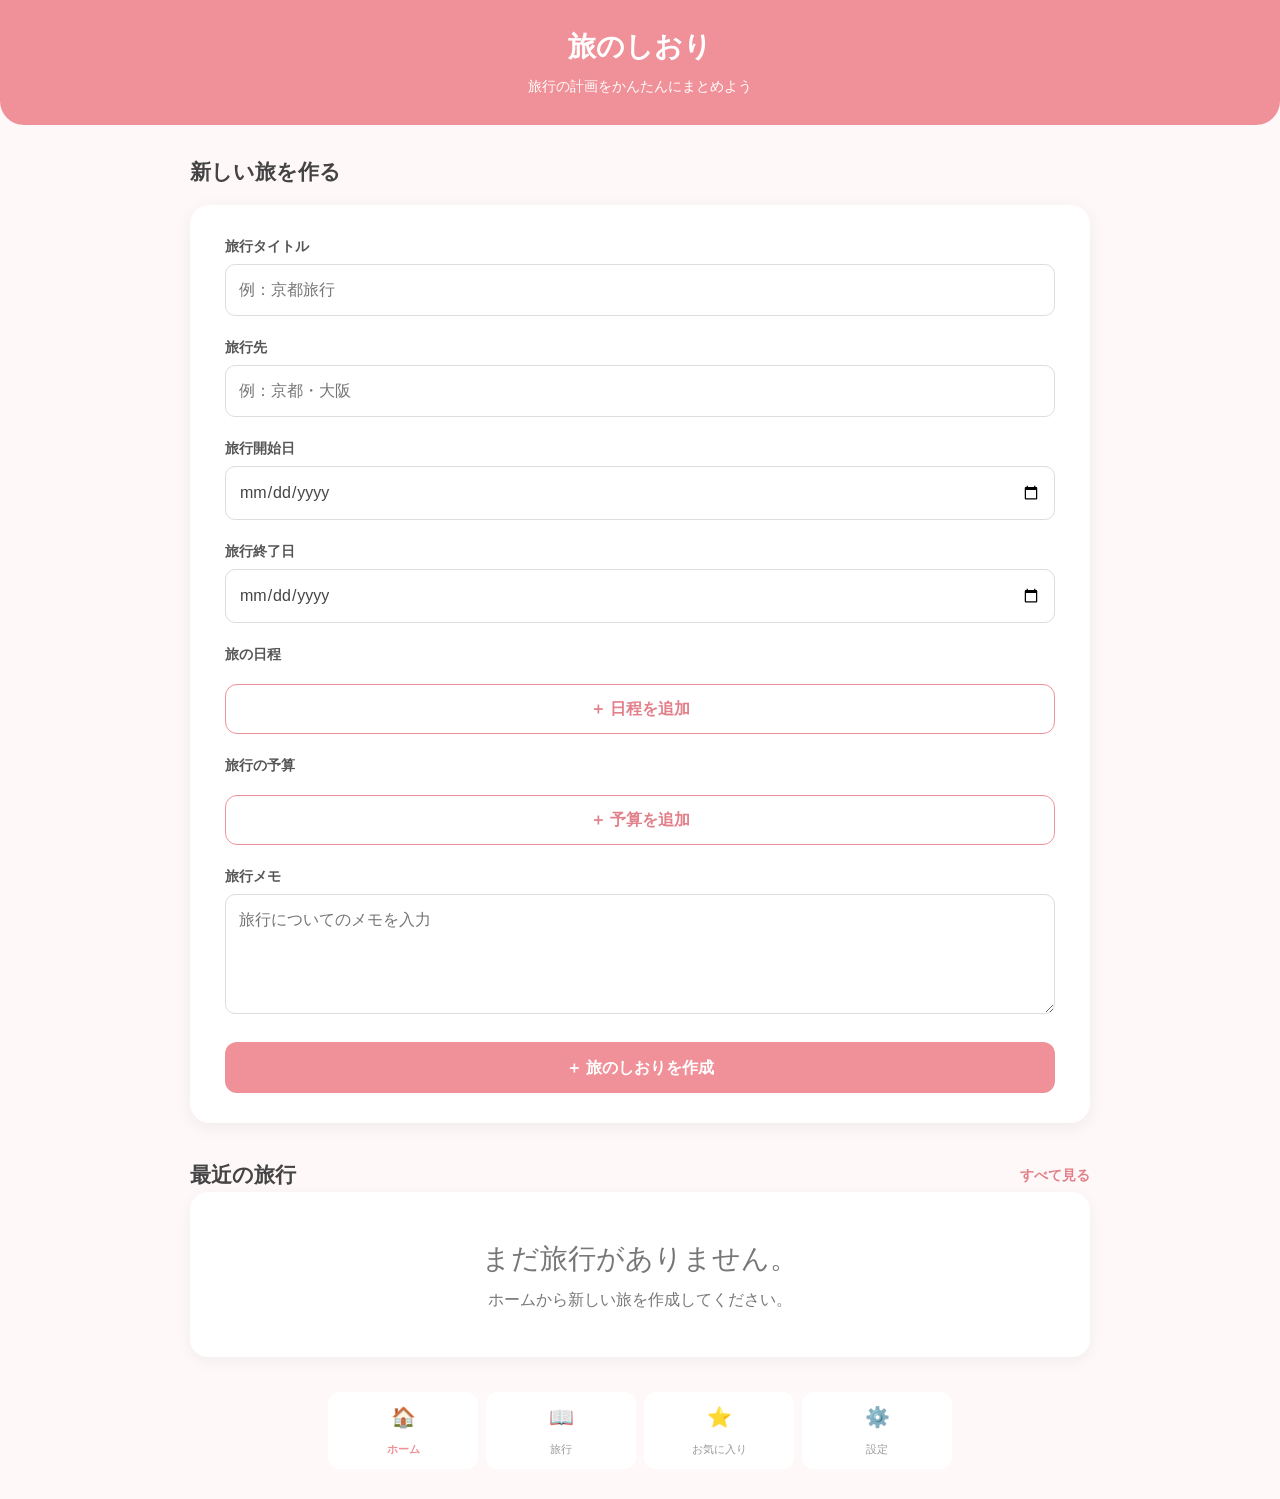
==== index.html @ 3a38526f "first commit" ====
<!DOCTYPE html>
<html lang="ja">

<head>
    <meta charset="UTF-8">
    <meta name="viewport" content="width=device-width, initial-scale=1.0">

    <title>旅のしおり｜ホーム</title>

    <link rel="stylesheet" href="style.css">
    <link rel="manifest" href="manifest.json">
</head>

<body>

    <!-- ヘッダー -->
    <header class="header">
        <h1>旅のしおり</h1>
        <p>旅行の計画をかんたんにまとめよう</p>
    </header>


    <main class="main">

        <!-- 新しい旅を作る -->
        <section class="create-section">

            <h2>新しい旅を作る</h2>

            <div class="form-card">

                <div class="form-group">
                    <label for="trip-title">旅行タイトル</label>
                    <input type="text" id="trip-title" placeholder="例：京都旅行">
                </div>

                <div class="form-group">
                    <label for="destination">旅行先</label>
                    <input type="text" id="destination" placeholder="例：京都・大阪">
                </div>

                <div class="form-group">
                    <label for="start-date">旅行開始日</label>
                    <input type="date" id="start-date">
                </div>

                <div class="form-group">
                    <label for="end-date">旅行終了日</label>
                    <input type="date" id="end-date">
                </div>

                <!-- 旅の日程 -->
                <div class="form-group"> <label>旅の日程</label>
                    <div id="schedule-list"> <!-- 日程をここに追加 --> </div> <button type="button" class="secondary-button"
                        id="add-schedule-button"> ＋ 日程を追加 </button>
                </div>

                <div class="form-group">
                    <label>旅行の予算</label>
                    <div id="budget-list">
                        <!-- 予算項目をここに追加 -->
                    </div>
                    <button type="button" class="secondary-button" id="add-budget-button">
                        ＋ 予算を追加
                    </button>
                </div>

                <div class="form-group">
                    <label for="trip-memo">旅行メモ</label>
                    <textarea id="trip-memo" placeholder="旅行についてのメモを入力"></textarea>
                </div>

                <button class="primary-button" id="create-trip-button">
                    ＋ 旅のしおりを作成
                </button>

            </div>

        </section>


        <!-- 最近の旅行 -->
        <section class="trip-section">

            <div class="section-title">
                <h2>最近の旅行</h2>

                <a href="travel.html" class="text-button">
                    すべて見る
                </a>
            </div>

            <div class="trip-list" id="home-trip-list">
                <!-- JavaScriptで旅行を表示 -->
            </div>

        </section>

    </main>


    <!-- 下部ナビゲーション -->
    <nav class="bottom-nav">

        <a href="index.html" class="nav-item active">
            <span>🏠</span>
            <small>ホーム</small>
        </a>

        <a href="travel.html" class="nav-item">
            <span>📖</span>
            <small>旅行</small>
        </a>

        <a href="favorite.html" class="nav-item">
            <span>⭐</span>
            <small>お気に入り</small>
        </a>

        <a href="setting.html" class="nav-item">
            <span>⚙️</span>
            <small>設定</small>
        </a>

    </nav>


    <!-- JavaScript -->
    <script src="script.js"></script>

    <script>
        /*
         * PWA
         * Service Workerを登録
         */
        if ("serviceWorker" in navigator) {

            window.addEventListener("load", function () {

                navigator.serviceWorker
                    .register("service-worker.js")
                    .then(function () {
                        console.log(
                            "Service Workerを登録しました。"
                        );
                    })
                    .catch(function (error) {
                        console.error(
                            "Service Workerの登録に失敗しました。",
                            error
                        );
                    });

            });

        }
    </script>

</body>

</html>
---- style.css ----
/* =========================================================
   旅のしおり
   共通CSS
   PC・スマートフォン対応
   ========================================================= */


/* =========================================================
   基本設定
   ========================================================= */

* {
    box-sizing: border-box;
}

html {
    scroll-behavior: smooth;
}

body {
    margin: 0;
    padding: 0 0 90px;

    background: #fff8f8;
    color: #444;

    font-family:
        -apple-system,
        BlinkMacSystemFont,
        "Hiragino Kaku Gothic ProN",
        "Yu Gothic",
        "Meiryo",
        sans-serif;

    line-height: 1.6;
}

button,
input,
textarea,
select {
    font: inherit;
}

button {
    cursor: pointer;
}


/* =========================================================
   ヘッダー
   ========================================================= */

.header {
    background: #f09199;
    color: white;

    text-align: center;

    padding: 25px 20px 28px;

    border-radius: 0 0 24px 24px;
}

.header h1 {
    margin: 0;

    font-size: 28px;
    font-weight: bold;
}

.header p {
    margin: 5px 0 0;

    font-size: 14px;
}


/* =========================================================
   メイン
   ========================================================= */

.main {
    width: min(900px, calc(100% - 40px));

    margin: 30px auto 0;
}


/* =========================================================
   セクション
   ========================================================= */

.create-section,
.trip-section,
.setting-section,
.share-section {
    margin-bottom: 35px;
}

.main h2 {
    margin: 0 0 16px;

    font-size: 21px;
}


/* =========================================================
   フォームカード
   ========================================================= */

.form-card {
    background: white;

    padding: 28px;

    border-radius: 20px;

    box-shadow:
        0 4px 18px rgba(0, 0, 0, 0.06);
}

.form-group {
    margin-bottom: 20px;
}

.form-group:last-child {
    margin-bottom: 0;
}

.form-group label {
    display: block;

    margin-bottom: 7px;

    color: #555;

    font-size: 14px;
    font-weight: bold;
}

.form-group input,
.form-group textarea,
.form-group select {
    width: 100%;

    padding: 12px 13px;

    border: 1px solid #ddd;
    border-radius: 10px;

    background: white;

    color: #444;

    outline: none;
}

.form-group input:focus,
.form-group textarea:focus,
.form-group select:focus {
    border-color: #f09199;

    box-shadow:
        0 0 0 3px rgba(240, 145, 153, 0.12);
}

.form-group textarea {
    min-height: 120px;

    resize: vertical;
}


/* =========================================================
   ボタン
   ========================================================= */

.primary-button {
    width: 100%;

    padding: 13px 18px;

    border: none;
    border-radius: 12px;

    background: #f09199;
    color: white;

    font-weight: bold;

    transition:
        opacity 0.2s,
        transform 0.1s;
}

.primary-button:hover {
    opacity: 0.85;
}

.primary-button:active {
    transform: scale(0.98);
}


.secondary-button {
    width: 100%;

    padding: 11px 18px;

    border: 1px solid #f09199;
    border-radius: 12px;

    background: white;
    color: #e27f89;

    font-weight: bold;
}

.secondary-button:hover {
    background: #fff0f2;
}


/* =========================================================
   セクションタイトル
   ========================================================= */

.section-title {
    display: flex;

    align-items: center;
    justify-content: space-between;

    gap: 20px;
}

.section-title h2 {
    margin: 0;
}

.text-button {
    color: #e27f89;

    font-size: 14px;
    font-weight: bold;

    text-decoration: none;

    white-space: nowrap;
}

.text-button:hover {
    text-decoration: underline;
}


/* =========================================================
   日程入力
   ========================================================= */

#schedule-list {
    display: flex;

    flex-direction: column;

    gap: 15px;

    margin-bottom: 12px;
}

.schedule-form {
    padding: 18px;

    background: #fff8f8;

    border: 1px solid #f4d5d8;

    border-radius: 14px;
}

.schedule-form .form-group {
    margin-bottom: 14px;
}

.schedule-delete-button {
    width: 100%;

    padding: 9px 12px;

    border: 1px solid #ddd;
    border-radius: 9px;

    background: white;
    color: #777;
}

.schedule-delete-button:hover {
    background: #f7f7f7;
}


/* =========================================================
   予算入力
   ========================================================= */

#budget-list {
    display: flex;
    flex-direction: column;
    gap: 12px;
    margin-bottom: 12px;
}

.budget-form {
    padding: 16px;
    background: #fff8f8;
    border: 1px solid #f4d5d8;
    border-radius: 14px;
}

.budget-input-row {
    display: flex;
    align-items: center;
    gap: 10px;
    width: 100%;
}

/* カテゴリ */
.budget-category {
    flex: 1;
    min-width: 0;
    height: 44px;
    padding: 10px 12px;

    border: 1px solid #ddd;
    border-radius: 9px;

    background: #fff;
    color: #444;
    font-size: 14px;
}

/* 金額 */
.budget-amount {
    flex: 1;
    min-width: 0;
    height: 44px;
    padding: 10px 12px;

    border: 1px solid #ddd;
    border-radius: 9px;

    background: #fff;
    color: #444;

    text-align: right;
    font-size: 14px;
}

.budget-input-row span {
    flex-shrink: 0;
    color: #666;
    font-size: 14px;
}

.budget-category:focus,
.budget-amount:focus {
    outline: none;
    border-color: #f09199;
    box-shadow: 0 0 0 2px rgba(240, 145, 153, 0.15);
}

.budget-delete-button {
    width: 100%;
    margin-top: 10px;
    padding: 9px;

    border: 1px solid #ddd;
    border-radius: 9px;

    background: #fff;
    color: #777;

    font-size: 13px;
    cursor: pointer;
}

.budget-delete-button:hover {
    background: #f7f7f7;
    border-color: #ccc;
}

/* =========================================================
   スマホ版
   ========================================================= */

@media (max-width: 600px) {

    .budget-form {
        padding: 12px;
    }

    .budget-input-row {
        gap: 8px;
    }

    .budget-category,
    .budget-amount {
        flex: 1;
        width: 0;
        height: 42px;
        padding: 9px 10px;
        font-size: 13px;
    }

    .budget-input-row span {
        font-size: 13px;
    }

    .budget-delete-button {
        padding: 8px;
        font-size: 12px;
    }
}

/* =========================================================
   旅行一覧
   ========================================================= */

.trip-list {
    display: grid;

    grid-template-columns:
        repeat(2, minmax(0, 1fr));

    gap: 18px;
}


/* =========================================================
   旅行カード
   ========================================================= */

.trip-card {
    background: white;

    padding: 20px;

    border-radius: 18px;

    box-shadow:
        0 4px 16px rgba(0, 0, 0, 0.06);
}

.trip-card-header {
    display: flex;

    align-items: flex-start;
    justify-content: space-between;

    gap: 12px;
}

.trip-card h3 {
    margin: 0;

    font-size: 19px;

    color: #444;
}

.trip-destination {
    margin: 3px 0 0;

    color: #777;

    font-size: 14px;
}

.trip-date {
    margin: 10px 0 0;

    color: #666;

    font-size: 14px;
}

.trip-schedule-count {
    margin: 6px 0 0;

    color: #e27f89;

    font-size: 13px;
}

.trip-memo {
    margin: 10px 0 0;

    padding: 10px;

    background: #fff8f8;

    border-radius: 9px;

    color: #666;

    font-size: 13px;
}


/* =========================================================
   お気に入り
   ========================================================= */

.favorite-button {
    flex-shrink: 0;

    width: 40px;
    height: 40px;

    padding: 0;

    border: none;
    border-radius: 50%;

    background: #fff0f2;

    color: #f09199;

    font-size: 22px;
}

.favorite-button:hover {
    background: #ffe2e5;
}


/* =========================================================
   旅行カードボタン
   ========================================================= */

.trip-card-buttons {
    display: flex;

    gap: 8px;

    margin-top: 15px;
}

.detail-button,
.share-button {
    flex: 1;

    min-height: 42px;

    padding: 10px 12px;

    border: none;
    border-radius: 10px;

    color: white;

    font-weight: bold;
}

.detail-button {
    background: #f09199;
}

.share-button {
    background: #e48b94;
}

.detail-button:hover,
.share-button:hover {
    opacity: 0.85;
}

.delete-button {
    width: 100%;

    margin-top: 10px;

    padding: 8px;

    border: none;

    background: transparent;

    color: #aaa;

    font-size: 13px;
}

.delete-button:hover {
    color: #d86f79;
}


/* =========================================================
   データがない場合
   ========================================================= */

.empty-message {
    grid-column: 1 / -1;

    padding: 40px 20px;

    background: white;

    border-radius: 18px;

    text-align: center;

    color: #777;

    box-shadow:
        0 4px 15px rgba(0, 0, 0, 0.05);
}

.empty-message p {
    margin: 5px 0;
}

.empty-message p:first-child {
    font-size: 28px;
}


/* =========================================================
   設定
   ========================================================= */

.setting-section {
    background: white;

    padding: 25px;

    border-radius: 18px;

    box-shadow:
        0 4px 15px rgba(0, 0, 0, 0.06);
}

.setting-section h2 {
    margin: 0 0 15px;

    font-size: 19px;
}

.setting-section p {
    color: #666;

    font-size: 14px;
}

.setting-danger-button {
    width: 100%;

    padding: 12px;

    border: 1px solid #e27f89;
    border-radius: 10px;

    background: white;
    color: #d86f79;

    font-weight: bold;
}

.setting-danger-button:hover {
    background: #fff0f2;
}


/* =========================================================
   共有URLダイアログ
   ========================================================= */

.share-dialog {
    position: fixed;

    inset: 0;

    z-index: 9999;
}

.share-dialog-overlay {
    position: absolute;

    inset: 0;

    background: rgba(0, 0, 0, 0.45);
}

.share-dialog-content {
    position: relative;

    width: min(500px, calc(100% - 40px));

    margin: 100px auto 0;

    padding: 25px;

    background: white;

    border-radius: 18px;

    box-shadow:
        0 8px 30px rgba(0, 0, 0, 0.2);
}

.share-dialog-content h2 {
    margin: 0 0 10px;

    font-size: 20px;
}

.share-dialog-content p {
    margin: 0;

    color: #666;

    font-size: 14px;
}

#share-url-text {
    width: 100%;

    min-height: 100px;

    margin-top: 15px;

    padding: 12px;

    border: 1px solid #ddd;
    border-radius: 10px;

    background: #fff8f8;

    resize: none;

    font-size: 12px;
    line-height: 1.5;
}

.share-dialog-buttons {
    display: flex;

    gap: 10px;

    margin-top: 15px;
}

.share-dialog-buttons button {
    flex: 1;
}


/* =========================================================
   共有ページ
   ========================================================= */

.share-main {
    width: min(800px, calc(100% - 40px));

    margin: 30px auto 0;
}

.share-trip-card {
    background: white;

    padding: 28px;

    border-radius: 20px;

    box-shadow:
        0 4px 18px rgba(0, 0, 0, 0.06);
}

.share-trip-icon {
    font-size: 32px;
}

.share-trip-card h2 {
    margin: 5px 0 0;

    font-size: 25px;
}

.share-destination {
    margin: 4px 0 0;

    color: #777;
}

.share-date {
    margin: 10px 0 0;

    color: #666;

    font-size: 14px;
}

.share-section {
    margin-top: 22px;
}

.share-section h3 {
    margin: 0 0 10px;

    font-size: 18px;
}

.share-card {
    padding: 18px;

    background: white;

    border-radius: 15px;

    box-shadow:
        0 3px 12px rgba(0, 0, 0, 0.05);
}

.share-plan-list {
    display: flex;

    flex-direction: column;

    gap: 10px;
}

.share-plan {
    display: flex;

    gap: 15px;

    padding: 13px;

    background: #fff8f8;

    border-radius: 12px;
}

.share-plan-time {
    flex-shrink: 0;

    width: 60px;

    color: #e27f89;

    font-weight: bold;
}

.share-plan-content {
    flex: 1;
}

.share-plan-content strong {
    display: block;

    margin-bottom: 3px;
}

.share-plan-content p {
    margin: 2px 0;

    color: #666;

    font-size: 13px;
}

.share-budget-list {
    display: flex;

    flex-direction: column;

    gap: 8px;
}

.share-budget {
    display: flex;

    justify-content: space-between;

    gap: 10px;

    padding: 10px 12px;

    background: #fff8f8;

    border-radius: 9px;
}

.share-total {
    display: flex;

    justify-content: space-between;

    margin-top: 12px;

    padding-top: 12px;

    border-top: 1px solid #eee;
}

.share-total strong {
    color: #e27f89;

    font-size: 18px;
}

.share-info {
    padding: 13px;

    background: #fff8f8;

    border-radius: 10px;

    color: #777;

    font-size: 13px;
}

.share-message {
    padding: 20px;

    text-align: center;

    color: #777;
}

.error-message {
    padding: 40px 20px;

    text-align: center;
}

.error-message h2 {
    margin-bottom: 8px;
}

.error-message p {
    color: #777;
}

.share-footer {
    margin: 30px 0;

    text-align: center;

    color: #999;

    font-size: 12px;
}


/* =========================================================
   下部ナビゲーション
   ========================================================= */

.bottom-nav {
    position: fixed;

    left: 0;
    right: 0;
    bottom: 0;

    z-index: 1000;

    display: flex;

    justify-content: center;

    background: white;

    border-top: 1px solid #eee;

    box-shadow:
        0 -3px 12px rgba(0, 0, 0, 0.06);
}

.nav-item {
    width: 25%;

    max-width: 150px;

    padding: 9px 5px 8px;

    color: #999;

    text-align: center;

    text-decoration: none;
}

.nav-item span {
    display: block;

    margin-bottom: 2px;

    font-size: 20px;
}

.nav-item small {
    font-size: 11px;
}

.nav-item.active {
    color: #f09199;

    font-weight: bold;
}


/* =========================================================
   スマートフォン版
   600px以下
   ========================================================= */

@media (max-width: 600px) {

    body {
        padding-bottom: 75px;
    }


    /* ヘッダー */

    .header {
        padding: 20px 15px 23px;

        border-radius: 0 0 20px 20px;
    }

    .header h1 {
        font-size: 24px;
    }

    .header p {
        font-size: 13px;
    }


    /* メイン */

    .main {
        width: calc(100% - 24px);

        margin-top: 20px;
    }


    .main h2 {
        font-size: 19px;
    }


    /* フォーム */

    .form-card {
        padding: 17px;
    }

    .form-group {
        margin-bottom: 17px;
    }


    /* 日程 */

    .schedule-form {
        padding: 14px;
    }


    /* 予算 */

    .budget-form {
        padding: 14px;
    }

    .budget-input-row {
        display: grid;

        grid-template-columns: 1fr auto;

        gap: 8px;
    }

    .budget-category {
        grid-column: 1 / 3;

        width: 100%;
    }

    .budget-amount {
        width: 100%;
    }


    /* 最近の旅行 */

    .section-title {
        align-items: flex-end;
    }

    .section-title h2 {
        font-size: 19px;
    }

    .text-button {
        font-size: 13px;
    }


    /* 旅行カード */

    .trip-list {
        display: flex;

        flex-direction: column;

        gap: 14px;
    }

    .trip-card {
        padding: 16px;
    }

    .trip-card h3 {
        font-size: 18px;
    }


    /* カードボタン */

    .trip-card-buttons {
        flex-direction: column;

        gap: 8px;
    }

    .detail-button,
    .share-button {
        width: 100%;
    }


    /* 共有ダイアログ */

    .share-dialog-content {
        width: calc(100% - 24px);

        margin: 60px auto 0;

        padding: 20px;
    }

    .share-dialog-buttons {
        flex-direction: column;
    }

    .share-dialog-buttons button {
        width: 100%;
    }


    /* 共有ページ */

    .share-main {
        width: calc(100% - 24px);

        margin-top: 20px;
    }

    .share-trip-card {
        padding: 20px;
    }

    .share-trip-card h2 {
        font-size: 22px;
    }

    .share-plan {
        gap: 10px;
    }

    .share-plan-time {
        width: 50px;
    }


    /* 下部ナビ */

    .nav-item {
        padding: 8px 3px 7px;
    }

    .nav-item span {
        font-size: 19px;
    }

    .nav-item small {
        font-size: 10px;
    }

}


/* =========================================================
   タブレット・小型PC
   601px～900px
   ========================================================= */

@media (min-width: 601px) and (max-width: 900px) {

    .main {
        width: calc(100% - 40px);
    }

    .trip-list {
        grid-template-columns:
            repeat(2, minmax(0, 1fr));
    }

}


/* =========================================================
   PC版
   901px以上
   ========================================================= */

@media (min-width: 901px) {

    body {
        padding-bottom: 30px;
    }


    .main {
        width: 900px;
    }


    /*
     * 新しい旅を作るフォームは
     * PCでも横に広がりすぎないようにする
     */

    .form-card {
        padding: 30px 35px;
    }


    /*
     * 旅行一覧を2列にする
     */

    .trip-list {
        grid-template-columns:
            repeat(2, minmax(0, 1fr));
    }


    /*
     * 下部ナビをPCではページ下部に固定しない
     */

    .bottom-nav {
        position: static;

        max-width: 900px;

        margin: 30px auto 0;

        border-top: none;

        box-shadow: none;

        background: transparent;
    }

    .nav-item {
        background: white;

        margin: 0 4px;

        border-radius: 12px;
    }

}
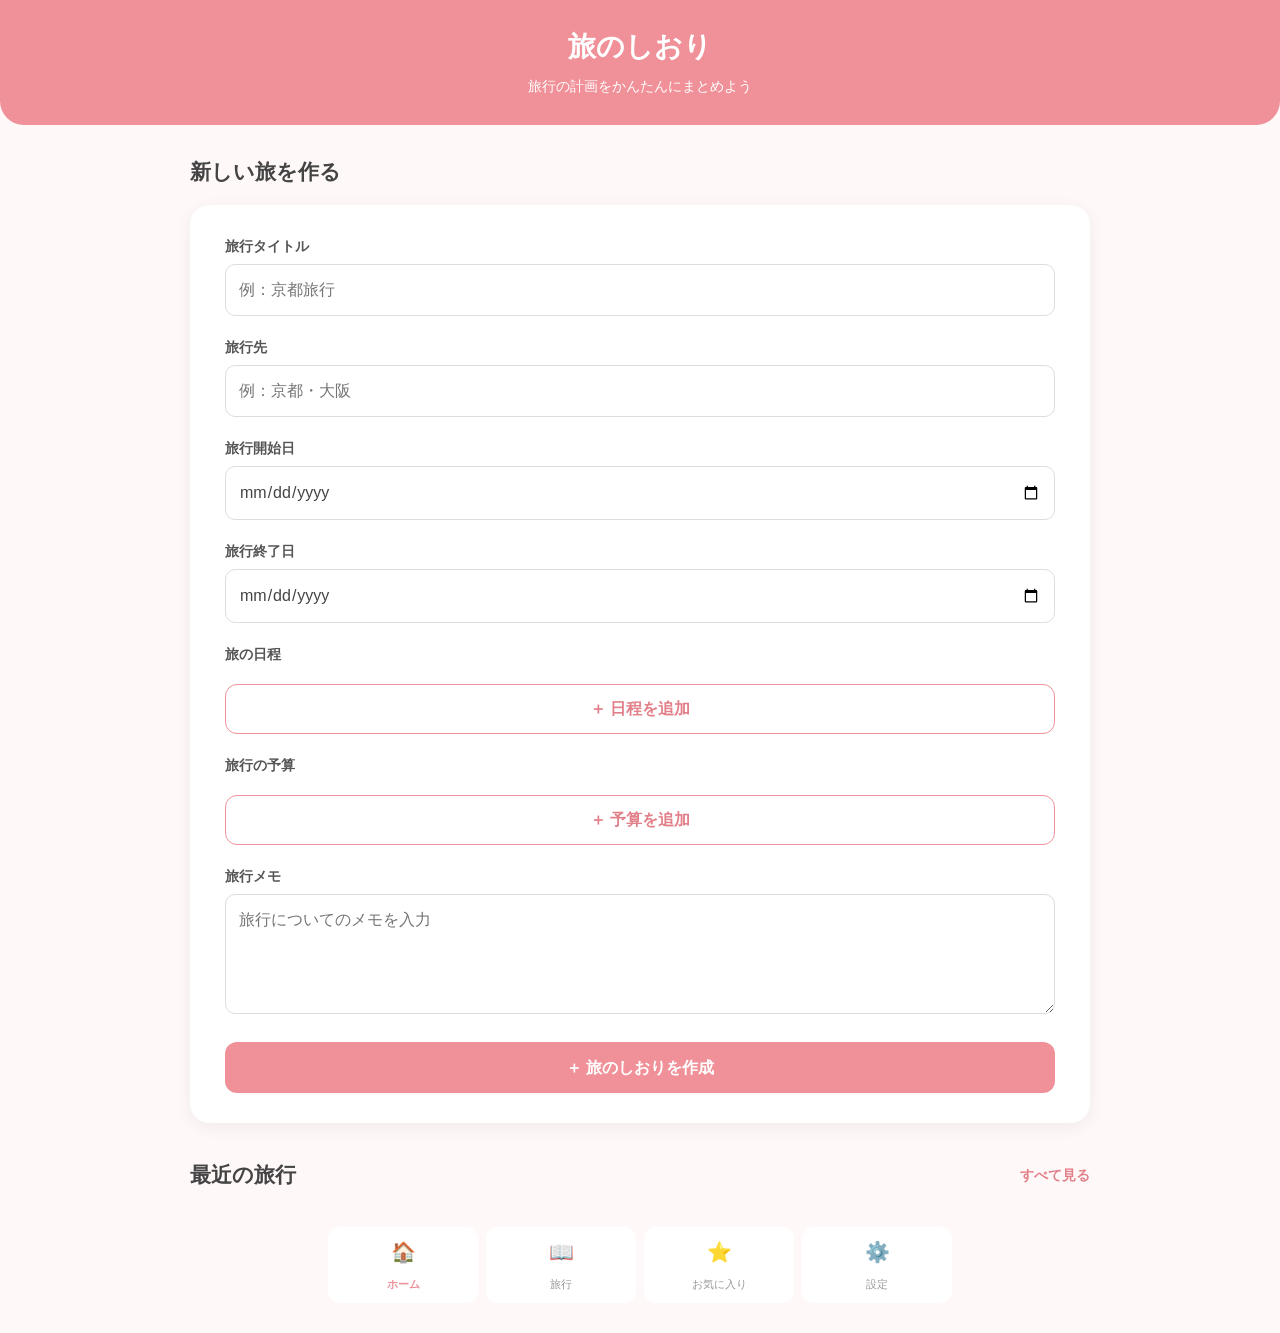
==== commit 8ff13be6: "編集ボタン追加" ====
--- a/index.html
+++ b/index.html
@@ -18,7 +18,6 @@
         <h1>旅のしおり</h1>
         <p>旅行の計画をかんたんにまとめよう</p>
     </header>
-
 
     <main class="main">
 
@@ -78,7 +77,6 @@
 
         </section>
 
-
         <!-- 最近の旅行 -->
         <section class="trip-section">
 
@@ -97,7 +95,6 @@
         </section>
 
     </main>
-
 
     <!-- 下部ナビゲーション -->
     <nav class="bottom-nav">
@@ -123,7 +120,6 @@
         </a>
 
     </nav>
-
 
     <!-- JavaScript -->
     <script src="script.js"></script>
--- a/style.css
+++ b/style.css
@@ -3,7 +3,6 @@
    共通CSS
    PC・スマートフォン対応
    ========================================================= */
-
 
 /* =========================================================
    基本設定
@@ -46,7 +45,6 @@
     cursor: pointer;
 }
 
-
 /* =========================================================
    ヘッダー
    ========================================================= */
@@ -75,7 +73,6 @@
     font-size: 14px;
 }
 
-
 /* =========================================================
    メイン
    ========================================================= */
@@ -85,7 +82,6 @@
 
     margin: 30px auto 0;
 }
-
 
 /* =========================================================
    セクション
@@ -104,7 +100,6 @@
     font-size: 21px;
 }
 
-
 /* =========================================================
    フォームカード
    ========================================================= */
@@ -171,7 +166,6 @@
     resize: vertical;
 }
 
-
 /* =========================================================
    ボタン
    ========================================================= */
@@ -202,7 +196,6 @@
     transform: scale(0.98);
 }
 
-
 .secondary-button {
     width: 100%;
 
@@ -221,7 +214,6 @@
     background: #fff0f2;
 }
 
-
 /* =========================================================
    セクションタイトル
    ========================================================= */
@@ -254,7 +246,6 @@
     text-decoration: underline;
 }
 
-
 /* =========================================================
    日程入力
    ========================================================= */
@@ -298,7 +289,6 @@
 .schedule-delete-button:hover {
     background: #f7f7f7;
 }
-
 
 /* =========================================================
    予算入力
@@ -423,6 +413,100 @@
     }
 }
 
+@media (max-width: 600px) {
+
+    /* 日程入力全体 */
+    .schedule-form {
+        padding: 12px;
+    }
+
+    /* 時間・種類などの入力 */
+    .schedule-input-row {
+        display: flex;
+        align-items: center;
+        gap: 6px;
+        width: 100%;
+    }
+
+    /* 時間 */
+    .schedule-time {
+        flex: 0 0 90px;
+        width: 90px;
+        min-width: 0;
+        padding: 9px 6px;
+        font-size: 13px;
+    }
+
+    /* 種類 */
+    .schedule-type {
+        flex: 1;
+        min-width: 0;
+        padding: 9px 6px;
+        font-size: 13px;
+    }
+
+    /* 場所 */
+    .schedule-location {
+        width: 100%;
+        padding: 9px 10px;
+        font-size: 13px;
+    }
+
+    /* メモ */
+    .schedule-memo {
+        width: 100%;
+        padding: 9px 10px;
+        font-size: 13px;
+    }
+
+    /* -----------------------------------------------------
+       削除・キャンセル・設定ボタン
+       ----------------------------------------------------- */
+
+    .schedule-button-row {
+        display: flex;
+        align-items: center;
+        gap: 6px;
+        width: 100%;
+        margin-top: 10px;
+    }
+
+    .schedule-button-row button {
+        flex: 1;
+        min-width: 0;
+        padding: 9px 4px;
+        font-size: 12px;
+        white-space: nowrap;
+    }
+
+    /* 削除ボタン */
+    .schedule-delete-button {
+        flex: 1;
+        min-width: 0;
+        padding: 9px 4px;
+        font-size: 12px;
+        white-space: nowrap;
+    }
+
+    /* キャンセルボタン */
+    .schedule-cancel-button {
+        flex: 1;
+        min-width: 0;
+        padding: 9px 4px;
+        font-size: 12px;
+        white-space: nowrap;
+    }
+
+    /* 設定ボタン */
+    .schedule-setting-button {
+        flex: 1;
+        min-width: 0;
+        padding: 9px 4px;
+        font-size: 12px;
+        white-space: nowrap;
+    }
+}
+
 /* =========================================================
    旅行一覧
    ========================================================= */
@@ -436,7 +520,6 @@
     gap: 18px;
 }
 
-
 /* =========================================================
    旅行カード
    ========================================================= */
@@ -507,7 +590,6 @@
     font-size: 13px;
 }
 
-
 /* =========================================================
    お気に入り
    ========================================================= */
@@ -533,7 +615,6 @@
 .favorite-button:hover {
     background: #ffe2e5;
 }
-
 
 /* =========================================================
    旅行カードボタン
@@ -596,7 +677,6 @@
     color: #d86f79;
 }
 
-
 /* =========================================================
    データがない場合
    ========================================================= */
@@ -626,7 +706,6 @@
     font-size: 28px;
 }
 
-
 /* =========================================================
    設定
    ========================================================= */
@@ -672,7 +751,6 @@
     background: #fff0f2;
 }
 
-
 /* =========================================================
    共有URLダイアログ
    ========================================================= */
@@ -756,7 +834,6 @@
     flex: 1;
 }
 
-
 /* =========================================================
    共有ページ
    ========================================================= */
@@ -954,7 +1031,6 @@
 
     font-size: 12px;
 }
-
 
 /* =========================================================
    下部ナビゲーション
@@ -1013,7 +1089,6 @@
     font-weight: bold;
 }
 
-
 /* =========================================================
    スマートフォン版
    600px以下
@@ -1025,9 +1100,7 @@
         padding-bottom: 75px;
     }
 
-
     /* ヘッダー */
-
     .header {
         padding: 20px 15px 23px;
 
@@ -1042,23 +1115,18 @@
         font-size: 13px;
     }
 
-
     /* メイン */
-
     .main {
         width: calc(100% - 24px);
 
         margin-top: 20px;
     }
 
-
     .main h2 {
         font-size: 19px;
     }
 
-
     /* フォーム */
-
     .form-card {
         padding: 17px;
     }
@@ -1067,16 +1135,12 @@
         margin-bottom: 17px;
     }
 
-
     /* 日程 */
-
     .schedule-form {
         padding: 14px;
     }
 
-
     /* 予算 */
-
     .budget-form {
         padding: 14px;
     }
@@ -1099,9 +1163,7 @@
         width: 100%;
     }
 
-
     /* 最近の旅行 */
-
     .section-title {
         align-items: flex-end;
     }
@@ -1114,9 +1176,7 @@
         font-size: 13px;
     }
 
-
     /* 旅行カード */
-
     .trip-list {
         display: flex;
 
@@ -1135,7 +1195,6 @@
 
 
     /* カードボタン */
-
     .trip-card-buttons {
         flex-direction: column;
 
@@ -1147,9 +1206,7 @@
         width: 100%;
     }
 
-
     /* 共有ダイアログ */
-
     .share-dialog-content {
         width: calc(100% - 24px);
 
@@ -1166,9 +1223,7 @@
         width: 100%;
     }
 
-
     /* 共有ページ */
-
     .share-main {
         width: calc(100% - 24px);
 
@@ -1191,9 +1246,7 @@
         width: 50px;
     }
 
-
     /* 下部ナビ */
-
     .nav-item {
         padding: 8px 3px 7px;
     }
@@ -1207,7 +1260,6 @@
     }
 
 }
-
 
 /* =========================================================
    タブレット・小型PC
@@ -1227,7 +1279,6 @@
 
 }
 
-
 /* =========================================================
    PC版
    901px以上
@@ -1239,11 +1290,9 @@
         padding-bottom: 30px;
     }
 
-
     .main {
         width: 900px;
     }
-
 
     /*
      * 新しい旅を作るフォームは
@@ -1254,7 +1303,6 @@
         padding: 30px 35px;
     }
 
-
     /*
      * 旅行一覧を2列にする
      */
@@ -1264,7 +1312,6 @@
             repeat(2, minmax(0, 1fr));
     }
 
-
     /*
      * 下部ナビをPCではページ下部に固定しない
      */
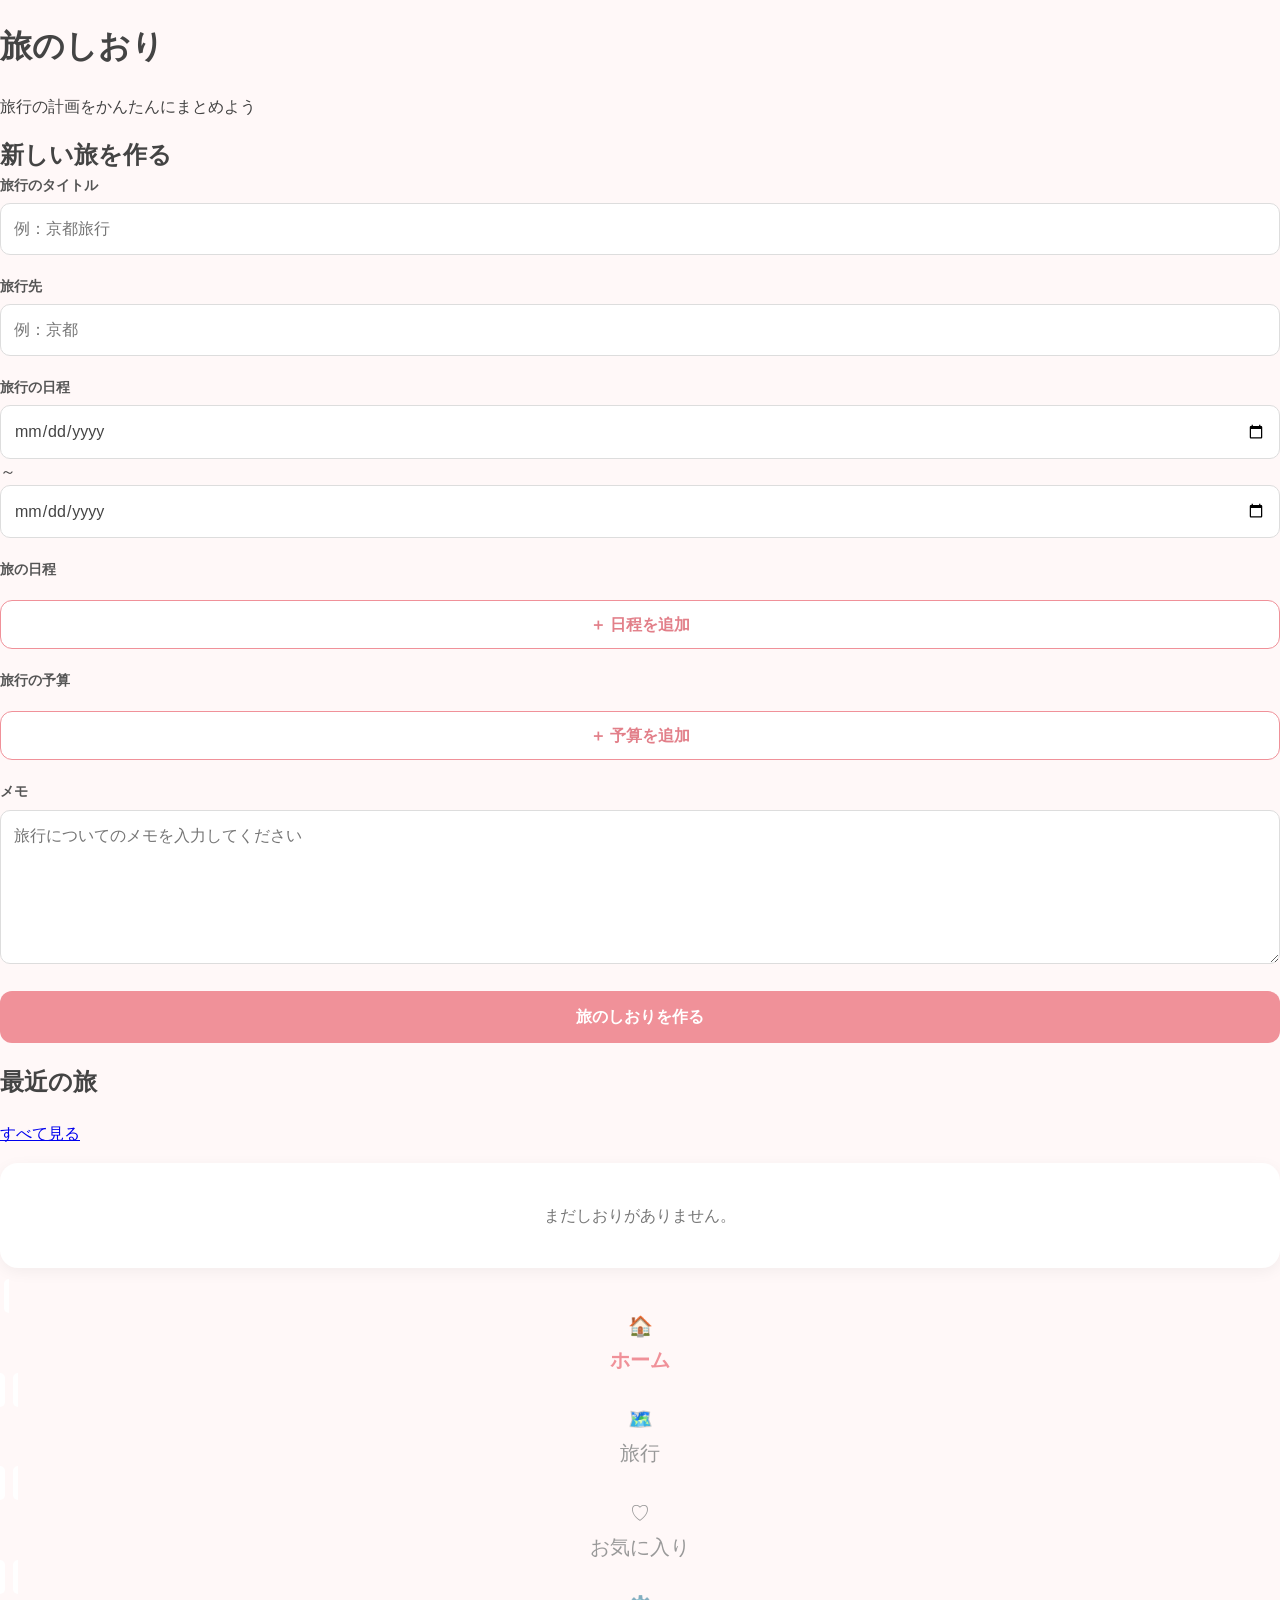
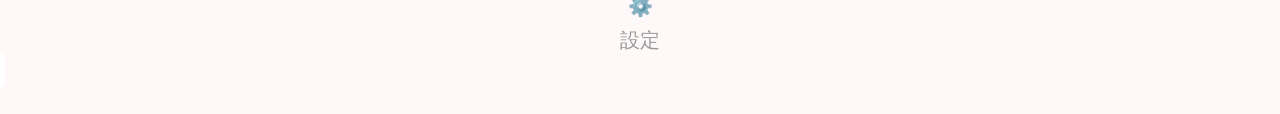
==== commit 980f7acd: "html修正" ====
--- a/index.html
+++ b/index.html
@@ -2,155 +2,262 @@
 <html lang="ja">
 
 <head>
+
     <meta charset="UTF-8">
+
     <meta name="viewport" content="width=device-width, initial-scale=1.0">
 
-    <title>旅のしおり｜ホーム</title>
+    <meta name="theme-color" content="#f09199">
+
+    <meta name="description" content="旅行の計画や予定をまとめられる旅のしおりアプリ">
+
+    <title>旅のしおり</title>
+
+    <link rel="manifest" href="manifest.json">
 
     <link rel="stylesheet" href="style.css">
-    <link rel="manifest" href="manifest.json">
+
 </head>
 
+
 <body>
 
-    <!-- ヘッダー -->
-    <header class="header">
+    <!-- =========================================
+         ヘッダー
+         ========================================= -->
+
+    <header class="app-header">
+
         <h1>旅のしおり</h1>
-        <p>旅行の計画をかんたんにまとめよう</p>
+
+        <p>
+            旅行の計画をかんたんにまとめよう
+        </p>
+
     </header>
 
-    <main class="main">
-
-        <!-- 新しい旅を作る -->
-        <section class="create-section">
-
-            <h2>新しい旅を作る</h2>
-
-            <div class="form-card">
-
-                <div class="form-group">
-                    <label for="trip-title">旅行タイトル</label>
-                    <input type="text" id="trip-title" placeholder="例：京都旅行">
+
+    <!-- =========================================
+         メイン
+         ========================================= -->
+
+    <main class="main-content">
+
+
+        <!-- =====================================
+             新しい旅を作る
+             ===================================== -->
+
+        <section class="content-section">
+
+            <div class="section-title">
+
+                <h2>新しい旅を作る</h2>
+
+            </div>
+
+
+            <!-- 旅行タイトル -->
+
+            <div class="form-group">
+
+                <label for="trip-title">
+                    旅行のタイトル
+                </label>
+
+                <input type="text" id="trip-title" placeholder="例：京都旅行">
+
+            </div>
+
+
+            <!-- 旅行先 -->
+
+            <div class="form-group">
+
+                <label for="destination">
+                    旅行先
+                </label>
+
+                <input type="text" id="destination" placeholder="例：京都">
+
+            </div>
+
+
+            <!-- 日程 -->
+
+            <div class="form-group">
+
+                <label>
+                    旅行の日程
+                </label>
+
+                <div class="date-input-row">
+
+                    <input type="date" id="start-date">
+
+                    <span>～</span>
+
+                    <input type="date" id="end-date">
+
                 </div>
 
-                <div class="form-group">
-                    <label for="destination">旅行先</label>
-                    <input type="text" id="destination" placeholder="例：京都・大阪">
+            </div>
+
+
+            <!-- =================================
+                 旅の日程
+                 ================================= -->
+
+            <div class="form-group">
+
+                <label>
+                    旅の日程
+                </label>
+
+                <div id="schedule-list">
+                    <!-- 日程をここに追加 -->
                 </div>
 
-                <div class="form-group">
-                    <label for="start-date">旅行開始日</label>
-                    <input type="date" id="start-date">
+                <button type="button" class="secondary-button" id="add-schedule-button">
+                    ＋ 日程を追加
+                </button>
+
+            </div>
+
+
+            <!-- =================================
+                 旅行の予算
+                 ================================= -->
+
+            <div class="form-group">
+
+                <label>
+                    旅行の予算
+                </label>
+
+                <div id="budget-list">
+                    <!-- 予算項目をここに追加 -->
                 </div>
 
-                <div class="form-group">
-                    <label for="end-date">旅行終了日</label>
-                    <input type="date" id="end-date">
-                </div>
-
-                <!-- 旅の日程 -->
-                <div class="form-group"> <label>旅の日程</label>
-                    <div id="schedule-list"> <!-- 日程をここに追加 --> </div> <button type="button" class="secondary-button"
-                        id="add-schedule-button"> ＋ 日程を追加 </button>
-                </div>
-
-                <div class="form-group">
-                    <label>旅行の予算</label>
-                    <div id="budget-list">
-                        <!-- 予算項目をここに追加 -->
-                    </div>
-                    <button type="button" class="secondary-button" id="add-budget-button">
-                        ＋ 予算を追加
-                    </button>
-                </div>
-
-                <div class="form-group">
-                    <label for="trip-memo">旅行メモ</label>
-                    <textarea id="trip-memo" placeholder="旅行についてのメモを入力"></textarea>
-                </div>
-
-                <button class="primary-button" id="create-trip-button">
-                    ＋ 旅のしおりを作成
+                <button type="button" class="secondary-button" id="add-budget-button">
+                    ＋ 予算を追加
                 </button>
 
             </div>
 
+
+            <!-- =================================
+                 メモ
+                 ================================= -->
+
+            <div class="form-group">
+
+                <label for="trip-memo">
+                    メモ
+                </label>
+
+                <textarea id="trip-memo" rows="5" placeholder="旅行についてのメモを入力してください"></textarea>
+
+            </div>
+
+
+            <!-- =================================
+                 作成ボタン
+                 ================================= -->
+
+            <button type="button" class="primary-button" id="create-trip-button">
+                旅のしおりを作る
+            </button>
+
+
         </section>
 
-        <!-- 最近の旅行 -->
-        <section class="trip-section">
-
-            <div class="section-title">
-                <h2>最近の旅行</h2>
-
-                <a href="travel.html" class="text-button">
+
+        <!-- =====================================
+             最近の旅
+             ===================================== -->
+
+        <section class="content-section">
+
+            <div class="section-header">
+
+                <h2>最近の旅</h2>
+
+                <a href="travel.html" class="section-link">
                     すべて見る
                 </a>
-            </div>
-
-            <div class="trip-list" id="home-trip-list">
-                <!-- JavaScriptで旅行を表示 -->
+
+            </div>
+
+
+            <div id="home-trip-list" class="trip-list">
+                <!-- 作成した旅行をここに表示 -->
             </div>
 
         </section>
 
+
     </main>
 
-    <!-- 下部ナビゲーション -->
-    <nav class="bottom-nav">
+
+    <!-- =========================================
+         下部ナビゲーション
+         ========================================= -->
+
+    <nav class="bottom-navigation">
 
         <a href="index.html" class="nav-item active">
-            <span>🏠</span>
-            <small>ホーム</small>
-        </a>
+
+            <span class="nav-icon">🏠</span>
+
+            <span class="nav-label">
+                ホーム
+            </span>
+
+        </a>
+
 
         <a href="travel.html" class="nav-item">
-            <span>📖</span>
-            <small>旅行</small>
-        </a>
+
+            <span class="nav-icon">🗺️</span>
+
+            <span class="nav-label">
+                旅行
+            </span>
+
+        </a>
+
 
         <a href="favorite.html" class="nav-item">
-            <span>⭐</span>
-            <small>お気に入り</small>
-        </a>
+
+            <span class="nav-icon">♡</span>
+
+            <span class="nav-label">
+                お気に入り
+            </span>
+
+        </a>
+
 
         <a href="setting.html" class="nav-item">
-            <span>⚙️</span>
-            <small>設定</small>
+
+            <span class="nav-icon">⚙️</span>
+
+            <span class="nav-label">
+                設定
+            </span>
+
         </a>
 
     </nav>
 
-    <!-- JavaScript -->
+
+    <!-- =========================================
+         JavaScript
+         ========================================= -->
+
     <script src="script.js"></script>
 
-    <script>
-        /*
-         * PWA
-         * Service Workerを登録
-         */
-        if ("serviceWorker" in navigator) {
-
-            window.addEventListener("load", function () {
-
-                navigator.serviceWorker
-                    .register("service-worker.js")
-                    .then(function () {
-                        console.log(
-                            "Service Workerを登録しました。"
-                        );
-                    })
-                    .catch(function (error) {
-                        console.error(
-                            "Service Workerの登録に失敗しました。",
-                            error
-                        );
-                    });
-
-            });
-
-        }
-    </script>
 
 </body>
 
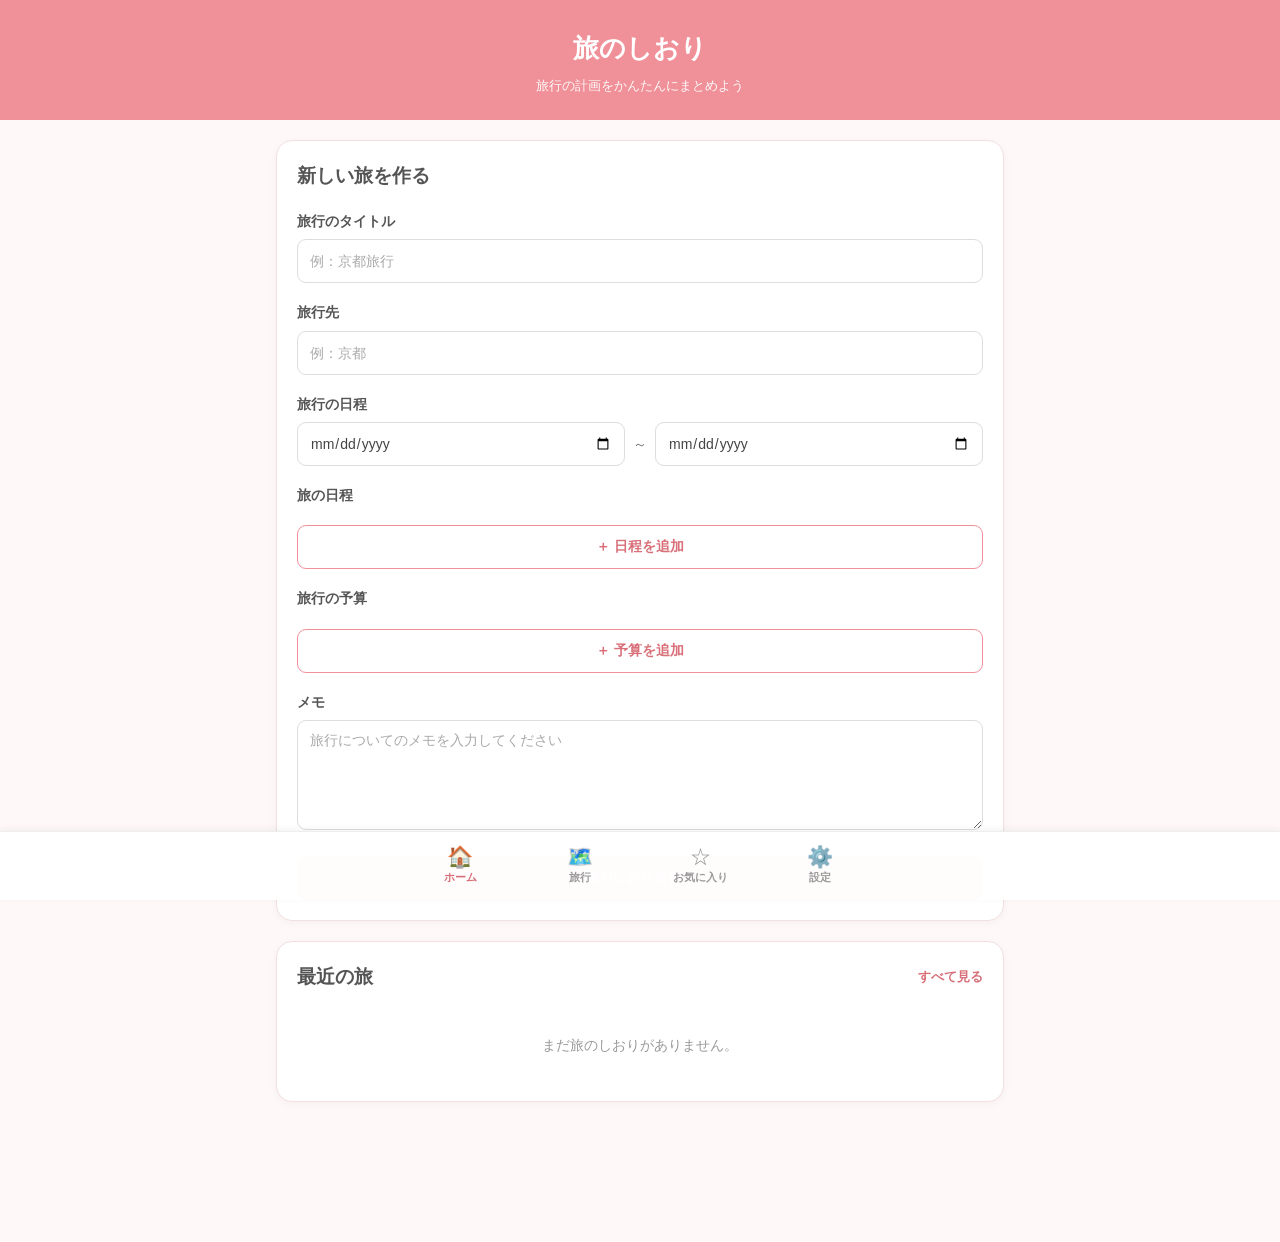
==== commit 4630d1c1: "編集機能追加" ====
--- a/index.html
+++ b/index.html
@@ -230,7 +230,7 @@
 
         <a href="favorite.html" class="nav-item">
 
-            <span class="nav-icon">♡</span>
+            <span class="nav-icon">☆</span>
 
             <span class="nav-label">
                 お気に入り
--- a/style.css
+++ b/style.css
@@ -1,8 +1,5 @@
-/* =========================================================
-   旅のしおり
-   共通CSS
-   PC・スマートフォン対応
-   ========================================================= */
+@charset "UTF-8";
+
 
 /* =========================================================
    基本設定
@@ -12,13 +9,20 @@
     box-sizing: border-box;
 }
 
+
 html {
-    scroll-behavior: smooth;
-}
+    margin: 0;
+    padding: 0;
+
+    background: #fff8f8;
+}
+
 
 body {
     margin: 0;
-    padding: 0 0 90px;
+    padding: 0;
+
+    padding-bottom: 90px;
 
     background: #fff8f8;
     color: #444;
@@ -26,103 +30,137 @@
     font-family:
         -apple-system,
         BlinkMacSystemFont,
-        "Hiragino Kaku Gothic ProN",
+        "Helvetica Neue",
         "Yu Gothic",
+        "YuGothic",
         "Meiryo",
         sans-serif;
 
     line-height: 1.6;
 }
 
-button,
-input,
-textarea,
-select {
-    font: inherit;
-}
-
-button {
-    cursor: pointer;
-}
+
+/* =========================================================
+   共通リンク
+   ========================================================= */
+
+a {
+    color: inherit;
+    text-decoration: none;
+}
+
 
 /* =========================================================
    ヘッダー
    ========================================================= */
 
-.header {
+.app-header {
+    padding: 28px 20px 24px;
+
     background: #f09199;
-    color: white;
+
+    color: #fff;
 
     text-align: center;
-
-    padding: 25px 20px 28px;
-
-    border-radius: 0 0 24px 24px;
-}
-
-.header h1 {
+}
+
+
+.app-header h1 {
     margin: 0;
 
-    font-size: 28px;
-    font-weight: bold;
-}
-
-.header p {
-    margin: 5px 0 0;
-
-    font-size: 14px;
-}
+    font-size: 26px;
+    font-weight: 700;
+}
+
+
+.app-header p {
+    margin: 6px 0 0;
+
+    font-size: 13px;
+
+    opacity: 0.95;
+}
+
 
 /* =========================================================
    メイン
    ========================================================= */
 
-.main {
-    width: min(900px, calc(100% - 40px));
-
-    margin: 30px auto 0;
-}
+.main-content {
+    width: 100%;
+    max-width: 760px;
+
+    margin: 0 auto;
+
+    padding: 20px 16px 30px;
+}
+
 
 /* =========================================================
    セクション
    ========================================================= */
 
-.create-section,
-.trip-section,
-.setting-section,
-.share-section {
-    margin-bottom: 35px;
-}
-
-.main h2 {
-    margin: 0 0 16px;
-
-    font-size: 21px;
-}
-
-/* =========================================================
-   フォームカード
-   ========================================================= */
-
-.form-card {
-    background: white;
-
-    padding: 28px;
-
-    border-radius: 20px;
+.content-section {
+    margin-bottom: 20px;
+
+    padding: 20px;
+
+    background: #fff;
+
+    border: 1px solid #f3e0e2;
+    border-radius: 16px;
 
     box-shadow:
-        0 4px 18px rgba(0, 0, 0, 0.06);
-}
+        0 2px 8px rgba(0, 0, 0, 0.04);
+}
+
+
+.section-title,
+.section-header {
+    display: flex;
+
+    align-items: center;
+    justify-content: space-between;
+
+    gap: 10px;
+
+    margin-bottom: 18px;
+}
+
+
+.section-title h2,
+.section-header h2 {
+    margin: 0;
+
+    color: #555;
+
+    font-size: 19px;
+    font-weight: 700;
+}
+
+
+.section-link {
+    color: #d86f78;
+
+    font-size: 13px;
+    font-weight: 600;
+}
+
+
+/* =========================================================
+   フォーム
+   ========================================================= */
 
 .form-group {
-    margin-bottom: 20px;
-}
+    margin-bottom: 18px;
+}
+
 
 .form-group:last-child {
     margin-bottom: 0;
 }
 
+
 .form-group label {
     display: block;
 
@@ -131,1211 +169,1444 @@
     color: #555;
 
     font-size: 14px;
-    font-weight: bold;
-}
-
-.form-group input,
-.form-group textarea,
+    font-weight: 600;
+}
+
+
+.form-group input[type="text"],
+.form-group input[type="date"],
+.form-group input[type="number"],
+.form-group input[type="time"],
+.form-group select,
+.form-group textarea {
+    width: 100%;
+
+    padding: 11px 12px;
+
+    border: 1px solid #ddd;
+    border-radius: 9px;
+
+    background: #fff;
+    color: #444;
+
+    font-family: inherit;
+    font-size: 14px;
+
+    outline: none;
+
+    transition:
+        border-color 0.2s,
+        box-shadow 0.2s;
+}
+
+
+.form-group input[type="text"],
+.form-group input[type="date"],
+.form-group input[type="number"],
+.form-group input[type="time"],
 .form-group select {
+    min-height: 44px;
+}
+
+
+.form-group textarea {
+    resize: vertical;
+
+    min-height: 110px;
+}
+
+
+.form-group input:focus,
+.form-group select:focus,
+.form-group textarea:focus {
+    border-color: #f09199;
+
+    box-shadow:
+        0 0 0 2px rgba(240, 145, 153, 0.15);
+}
+
+
+.form-group input::placeholder,
+.form-group textarea::placeholder {
+    color: #aaa;
+}
+
+
+/* =========================================================
+   日付入力
+   ========================================================= */
+
+.date-input-row {
+    display: flex;
+
+    align-items: center;
+
+    gap: 8px;
+}
+
+
+.date-input-row input {
+    flex: 1;
+
+    min-width: 0;
+}
+
+
+.date-input-row span {
+    flex-shrink: 0;
+
+    color: #777;
+
+    font-size: 14px;
+}
+
+
+/* =========================================================
+   ボタン共通
+   ========================================================= */
+
+button {
+    font-family: inherit;
+}
+
+
+.primary-button,
+.secondary-button,
+.danger-button {
+    display: inline-flex;
+
+    align-items: center;
+    justify-content: center;
+
+    min-height: 44px;
+
+    padding: 11px 16px;
+
+    border-radius: 9px;
+
+    font-size: 14px;
+    font-weight: 600;
+
+    cursor: pointer;
+
+    transition:
+        background 0.2s,
+        border-color 0.2s,
+        transform 0.1s;
+}
+
+
+.primary-button {
     width: 100%;
 
-    padding: 12px 13px;
+    border: none;
+
+    background: #f09199;
+    color: #fff;
+}
+
+
+.primary-button:hover {
+    background: #e67f88;
+}
+
+
+.primary-button:active,
+.secondary-button:active,
+.danger-button:active {
+    transform: scale(0.98);
+}
+
+
+.secondary-button {
+    width: 100%;
+
+    border: 1px solid #f09199;
+
+    background: #fff;
+    color: #d86f78;
+}
+
+
+.secondary-button:hover {
+    background: #fff4f5;
+}
+
+
+.danger-button {
+    width: 100%;
+
+    border: 1px solid #e0a0a5;
+
+    background: #fff;
+    color: #c85f68;
+}
+
+
+.danger-button:hover {
+    background: #fff4f5;
+}
+
+
+/* =========================================================
+   新しい旅を作るリンク
+   ========================================================= */
+
+.new-trip-link {
+    text-decoration: none;
+}
+
+
+/* =========================================================
+   日程入力
+   ========================================================= */
+
+#schedule-list {
+    display: flex;
+
+    flex-direction: column;
+
+    gap: 14px;
+
+    margin-bottom: 12px;
+}
+
+
+.schedule-form {
+    padding: 16px;
+
+    background: #fff8f8;
+
+    border: 1px solid #f4d5d8;
+    border-radius: 14px;
+}
+
+
+.schedule-form .form-group {
+    margin-bottom: 14px;
+}
+
+
+.schedule-form .form-group:last-of-type {
+    margin-bottom: 0;
+}
+
+
+.schedule-form label {
+    display: block;
+
+    margin-bottom: 6px;
+
+    color: #555;
+
+    font-size: 13px;
+    font-weight: 600;
+}
+
+
+.schedule-form input,
+.schedule-form select {
+    width: 100%;
+
+    height: 44px;
+
+    padding: 10px 12px;
+
+    border: 1px solid #ddd;
+    border-radius: 9px;
+
+    background: #fff;
+    color: #444;
+
+    font-family: inherit;
+    font-size: 14px;
+
+    outline: none;
+}
+
+
+.schedule-form input:focus,
+.schedule-form select:focus {
+    border-color: #f09199;
+
+    box-shadow:
+        0 0 0 2px rgba(240, 145, 153, 0.15);
+}
+
+
+.schedule-delete-button {
+    width: 100%;
+
+    margin-top: 14px;
+
+    padding: 10px;
+
+    border: 1px solid #ddd;
+    border-radius: 9px;
+
+    background: #fff;
+    color: #777;
+
+    font-family: inherit;
+    font-size: 13px;
+
+    cursor: pointer;
+}
+
+
+.schedule-delete-button:hover {
+    background: #f7f7f7;
+
+    border-color: #ccc;
+}
+
+
+/* =========================================================
+   予算入力
+   ========================================================= */
+
+#budget-list {
+    display: flex;
+
+    flex-direction: column;
+
+    gap: 12px;
+
+    margin-bottom: 12px;
+}
+
+
+.budget-form {
+    padding: 16px;
+
+    background: #fff8f8;
+
+    border: 1px solid #f4d5d8;
+    border-radius: 14px;
+}
+
+
+.budget-input-row {
+    display: flex;
+
+    align-items: center;
+
+    width: 100%;
+
+    gap: 10px;
+}
+
+
+.budget-category {
+    flex: 1;
+
+    min-width: 0;
+
+    height: 44px;
+
+    padding: 10px 12px;
+
+    border: 1px solid #ddd;
+    border-radius: 9px;
+
+    background: #fff;
+    color: #444;
+
+    font-family: inherit;
+    font-size: 14px;
+
+    outline: none;
+}
+
+
+.budget-amount {
+    flex: 1;
+
+    min-width: 0;
+
+    height: 44px;
+
+    padding: 10px 12px;
+
+    border: 1px solid #ddd;
+    border-radius: 9px;
+
+    background: #fff;
+    color: #444;
+
+    text-align: right;
+
+    font-family: inherit;
+    font-size: 14px;
+
+    outline: none;
+}
+
+
+.budget-input-row span {
+    flex-shrink: 0;
+
+    color: #666;
+
+    font-size: 14px;
+}
+
+
+.budget-category:focus,
+.budget-amount:focus {
+    border-color: #f09199;
+
+    box-shadow:
+        0 0 0 2px rgba(240, 145, 153, 0.15);
+}
+
+
+.budget-delete-button {
+    width: 100%;
+
+    margin-top: 10px;
+
+    padding: 9px;
+
+    border: 1px solid #ddd;
+    border-radius: 9px;
+
+    background: #fff;
+    color: #777;
+
+    font-family: inherit;
+    font-size: 13px;
+
+    cursor: pointer;
+}
+
+
+.budget-delete-button:hover {
+    background: #f7f7f7;
+
+    border-color: #ccc;
+}
+
+
+/* =========================================================
+   旅行一覧
+   ========================================================= */
+
+.trip-list {
+    display: flex;
+
+    flex-direction: column;
+
+    gap: 14px;
+}
+
+
+.trip-card {
+    padding: 16px;
+
+    background: #fff;
+
+    border: 1px solid #f1dfe1;
+    border-radius: 14px;
+
+    box-shadow:
+        0 2px 6px rgba(0, 0, 0, 0.03);
+}
+
+
+.trip-card-header {
+    display: flex;
+
+    align-items: flex-start;
+    justify-content: space-between;
+
+    gap: 10px;
+}
+
+
+.trip-card-header h3 {
+    margin: 0;
+
+    color: #444;
+
+    font-size: 18px;
+}
+
+
+.trip-card-header p {
+    margin: 4px 0 0;
+
+    color: #777;
+
+    font-size: 13px;
+}
+
+
+.favorite-button {
+    flex-shrink: 0;
+
+    width: 40px;
+    height: 40px;
+
+    padding: 0;
+
+    border: none;
+    border-radius: 50%;
+
+    background: #fff4f5;
+
+    color: #e58a91;
+
+    font-size: 22px;
+
+    cursor: pointer;
+}
+
+
+.favorite-button:hover {
+    background: #ffecef;
+}
+
+
+.trip-date {
+    margin: 12px 0 0;
+
+    color: #666;
+
+    font-size: 13px;
+}
+
+
+.trip-memo {
+    margin: 10px 0 0;
+
+    padding: 10px;
+
+    background: #fff8f8;
+
+    border-radius: 8px;
+
+    color: #666;
+
+    font-size: 13px;
+
+    white-space: pre-wrap;
+}
+
+
+.trip-summary {
+    display: flex;
+
+    flex-wrap: wrap;
+
+    gap: 8px;
+
+    margin-top: 12px;
+}
+
+
+.trip-summary span {
+    padding: 5px 9px;
+
+    background: #fff4f5;
+
+    border-radius: 20px;
+
+    color: #777;
+
+    font-size: 12px;
+}
+
+
+/* =========================================================
+   旅行カードのボタン
+   ========================================================= */
+
+.trip-card-buttons {
+    display: flex;
+
+    flex-wrap: wrap;
+
+    gap: 8px;
+
+    margin-top: 16px;
+}
+
+
+.trip-card-buttons button {
+    flex: 1;
+
+    min-width: 90px;
+
+    padding: 10px 12px;
+
+    border-radius: 9px;
+
+    font-family: inherit;
+    font-size: 13px;
+
+    cursor: pointer;
+}
+
+
+.view-trip-button {
+    border: none;
+
+    background: #f09199;
+    color: #fff;
+}
+
+
+.view-trip-button:hover {
+    background: #e67f88;
+}
+
+
+.edit-trip-button {
+    border: 1px solid #f09199;
+
+    background: #fff;
+    color: #d86f78;
+}
+
+
+.edit-trip-button:hover {
+    background: #fff4f5;
+}
+
+
+.share-trip-button {
+    border: 1px solid #ddd;
+
+    background: #fff;
+    color: #666;
+}
+
+
+.share-trip-button:hover {
+    background: #f7f7f7;
+}
+
+
+.delete-trip-button {
+    border: 1px solid #ddd;
+
+    background: #fff;
+    color: #777;
+}
+
+
+.delete-trip-button:hover {
+    background: #f7f7f7;
+}
+
+
+/* =========================================================
+   空の一覧
+   ========================================================= */
+
+.empty-message {
+    margin: 0;
+
+    padding: 24px 12px;
+
+    color: #999;
+
+    font-size: 14px;
+
+    text-align: center;
+}
+
+
+/* =========================================================
+   編集モード
+   ========================================================= */
+
+#cancel-edit-button {
+    width: 100%;
+
+    margin-top: 10px;
+
+    padding: 12px 16px;
 
     border: 1px solid #ddd;
     border-radius: 10px;
 
-    background: white;
+    background: #fff;
+    color: #666;
+
+    font-family: inherit;
+    font-size: 14px;
+
+    cursor: pointer;
+}
+
+
+#cancel-edit-button:hover {
+    background: #f8f8f8;
+
+    border-color: #ccc;
+}
+
+
+/* =========================================================
+   設定ページ
+   ========================================================= */
+
+.setting-card {
+    padding: 16px;
+
+    background: #fff8f8;
+
+    border: 1px solid #f4d5d8;
+    border-radius: 12px;
+}
+
+
+.setting-card h3 {
+    margin: 0 0 8px;
+
+    color: #555;
+
+    font-size: 16px;
+}
+
+
+.setting-card p {
+    margin: 0 0 10px;
+
+    color: #666;
+
+    font-size: 13px;
+}
+
+
+.setting-card p:last-child {
+    margin-bottom: 0;
+}
+
+
+/* =========================================================
+   共有ページ
+   ========================================================= */
+
+.share-message {
+    padding: 20px;
+
+    text-align: center;
+}
+
+
+.share-message h2 {
+    margin: 0 0 10px;
+
+    color: #555;
+
+    font-size: 19px;
+}
+
+
+.share-message p {
+    margin: 0 0 18px;
+
+    color: #777;
+
+    font-size: 14px;
+}
+
+
+.error-message {
+    color: #777;
+}
+
+
+.shared-trip-header {
+    text-align: center;
+}
+
+
+.shared-destination {
+    margin: 0 0 4px;
+
+    color: #d86f78;
+
+    font-size: 14px;
+    font-weight: 600;
+}
+
+
+.shared-trip-title {
+    margin: 0;
 
     color: #444;
 
-    outline: none;
-}
-
-.form-group input:focus,
-.form-group textarea:focus,
-.form-group select:focus {
-    border-color: #f09199;
-
-    box-shadow:
-        0 0 0 3px rgba(240, 145, 153, 0.12);
-}
-
-.form-group textarea {
-    min-height: 120px;
-
-    resize: vertical;
-}
-
-/* =========================================================
-   ボタン
-   ========================================================= */
-
-.primary-button {
-    width: 100%;
-
-    padding: 13px 18px;
-
-    border: none;
+    font-size: 25px;
+}
+
+
+.shared-trip-date {
+    margin: 8px 0 0;
+
+    color: #777;
+
+    font-size: 14px;
+}
+
+
+/* =========================================================
+   共有日程
+   ========================================================= */
+
+.shared-schedule-list {
+    display: flex;
+
+    flex-direction: column;
+
+    gap: 12px;
+}
+
+
+.shared-schedule-card {
+    display: flex;
+
+    gap: 12px;
+
+    padding: 15px;
+
+    background: #fff8f8;
+
+    border: 1px solid #f4d5d8;
     border-radius: 12px;
+}
+
+
+.shared-schedule-number {
+    display: flex;
+
+    align-items: center;
+    justify-content: center;
+
+    flex-shrink: 0;
+
+    width: 32px;
+    height: 32px;
+
+    border-radius: 50%;
 
     background: #f09199;
-    color: white;
-
-    font-weight: bold;
-
-    transition:
-        opacity 0.2s,
-        transform 0.1s;
-}
-
-.primary-button:hover {
-    opacity: 0.85;
-}
-
-.primary-button:active {
-    transform: scale(0.98);
-}
-
-.secondary-button {
-    width: 100%;
-
-    padding: 11px 18px;
-
-    border: 1px solid #f09199;
-    border-radius: 12px;
-
-    background: white;
-    color: #e27f89;
-
-    font-weight: bold;
-}
-
-.secondary-button:hover {
-    background: #fff0f2;
-}
-
-/* =========================================================
-   セクションタイトル
-   ========================================================= */
-
-.section-title {
+    color: #fff;
+
+    font-size: 13px;
+    font-weight: 700;
+}
+
+
+.shared-schedule-content {
+    flex: 1;
+
+    min-width: 0;
+}
+
+
+.shared-schedule-top {
     display: flex;
 
     align-items: center;
     justify-content: space-between;
 
-    gap: 20px;
-}
-
-.section-title h2 {
-    margin: 0;
-}
-
-.text-button {
-    color: #e27f89;
+    gap: 8px;
+
+    margin-bottom: 5px;
+}
+
+
+.shared-schedule-type {
+    color: #d86f78;
+
+    font-size: 13px;
+    font-weight: 600;
+}
+
+
+.shared-schedule-time {
+    color: #666;
+
+    font-size: 13px;
+    font-weight: 600;
+}
+
+
+.shared-schedule-content h3 {
+    margin: 0 0 4px;
+
+    color: #444;
+
+    font-size: 16px;
+}
+
+
+.shared-schedule-content p {
+    margin: 3px 0;
+
+    color: #666;
+
+    font-size: 13px;
+
+    white-space: pre-wrap;
+}
+
+
+.shared-schedule-content .shared-schedule-memo {
+    margin-top: 8px;
+
+    color: #888;
+
+    font-size: 12px;
+}
+
+
+/* =========================================================
+   共有予算
+   ========================================================= */
+
+.shared-budget-list {
+    display: flex;
+
+    flex-direction: column;
+
+    gap: 8px;
+}
+
+
+.shared-budget-item {
+    display: flex;
+
+    align-items: center;
+    justify-content: space-between;
+
+    gap: 10px;
+
+    padding: 11px 12px;
+
+    border-bottom: 1px solid #f2e5e6;
+
+    color: #555;
 
     font-size: 14px;
-    font-weight: bold;
-
-    text-decoration: none;
+}
+
+
+.shared-budget-item:last-child {
+    border-bottom: none;
+}
+
+
+.shared-budget-item strong {
+    color: #555;
 
     white-space: nowrap;
 }
 
-.text-button:hover {
-    text-decoration: underline;
-}
-
-/* =========================================================
-   日程入力
-   ========================================================= */
-
-#schedule-list {
-    display: flex;
+
+.shared-budget-total {
+    display: flex;
+
+    align-items: center;
+    justify-content: space-between;
+
+    margin-top: 12px;
+
+    padding: 14px;
+
+    border-radius: 10px;
+
+    background: #fff0f2;
+
+    color: #555;
+
+    font-size: 15px;
+    font-weight: 700;
+}
+
+
+.shared-budget-total strong {
+    color: #d86f78;
+
+    font-size: 18px;
+}
+
+
+/* =========================================================
+   共有メモ
+   ========================================================= */
+
+.shared-memo {
+    padding: 14px;
+
+    background: #fff8f8;
+
+    border: 1px solid #f4d5d8;
+    border-radius: 10px;
+
+    color: #666;
+
+    font-size: 14px;
+
+    white-space: pre-wrap;
+}
+
+
+/* =========================================================
+   共有情報
+   ========================================================= */
+
+.share-info-card {
+    padding: 18px;
+
+    background: #fff8f8;
+
+    border: 1px solid #f4d5d8;
+    border-radius: 12px;
+
+    text-align: center;
+}
+
+
+.share-info-card h2 {
+    margin: 0 0 8px;
+
+    color: #555;
+
+    font-size: 17px;
+}
+
+
+.share-info-card p {
+    margin: 5px 0;
+
+    color: #777;
+
+    font-size: 13px;
+}
+
+
+/* =========================================================
+   フッター
+   ========================================================= */
+
+.app-footer {
+    padding: 20px;
+
+    color: #999;
+
+    text-align: center;
+
+    font-size: 12px;
+}
+
+
+.app-footer p {
+    margin: 0 0 5px;
+}
+
+
+.app-footer a {
+    color: #d86f78;
+}
+
+
+/* =========================================================
+   下部ナビゲーション
+   ========================================================= */
+
+.bottom-navigation {
+    position: fixed;
+
+    right: 0;
+    bottom: 0;
+    left: 0;
+
+    z-index: 1000;
+
+    display: flex;
+
+    justify-content: center;
+
+    background: rgba(255, 255, 255, 0.97);
+
+    border-top: 1px solid #eee;
+
+    box-shadow:
+        0 -2px 8px rgba(0, 0, 0, 0.05);
+}
+
+
+.nav-item {
+    display: flex;
+
+    flex: 1;
 
     flex-direction: column;
 
-    gap: 15px;
-
-    margin-bottom: 12px;
-}
-
-.schedule-form {
-    padding: 18px;
-
-    background: #fff8f8;
-
-    border: 1px solid #f4d5d8;
-
-    border-radius: 14px;
-}
-
-.schedule-form .form-group {
-    margin-bottom: 14px;
-}
-
-.schedule-delete-button {
-    width: 100%;
-
-    padding: 9px 12px;
-
-    border: 1px solid #ddd;
-    border-radius: 9px;
-
-    background: white;
-    color: #777;
-}
-
-.schedule-delete-button:hover {
-    background: #f7f7f7;
-}
-
-/* =========================================================
-   予算入力
-   ========================================================= */
-
-#budget-list {
-    display: flex;
-    flex-direction: column;
-    gap: 12px;
-    margin-bottom: 12px;
-}
-
-.budget-form {
-    padding: 16px;
-    background: #fff8f8;
-    border: 1px solid #f4d5d8;
-    border-radius: 14px;
-}
-
-.budget-input-row {
-    display: flex;
     align-items: center;
-    gap: 10px;
-    width: 100%;
-}
-
-/* カテゴリ */
-.budget-category {
-    flex: 1;
-    min-width: 0;
-    height: 44px;
-    padding: 10px 12px;
-
-    border: 1px solid #ddd;
-    border-radius: 9px;
-
-    background: #fff;
-    color: #444;
-    font-size: 14px;
-}
-
-/* 金額 */
-.budget-amount {
-    flex: 1;
-    min-width: 0;
-    height: 44px;
-    padding: 10px 12px;
-
-    border: 1px solid #ddd;
-    border-radius: 9px;
-
-    background: #fff;
-    color: #444;
-
-    text-align: right;
-    font-size: 14px;
-}
-
-.budget-input-row span {
-    flex-shrink: 0;
-    color: #666;
-    font-size: 14px;
-}
-
-.budget-category:focus,
-.budget-amount:focus {
-    outline: none;
-    border-color: #f09199;
-    box-shadow: 0 0 0 2px rgba(240, 145, 153, 0.15);
-}
-
-.budget-delete-button {
-    width: 100%;
-    margin-top: 10px;
-    padding: 9px;
-
-    border: 1px solid #ddd;
-    border-radius: 9px;
-
-    background: #fff;
-    color: #777;
-
-    font-size: 13px;
-    cursor: pointer;
-}
-
-.budget-delete-button:hover {
-    background: #f7f7f7;
-    border-color: #ccc;
-}
-
-/* =========================================================
-   スマホ版
+    justify-content: center;
+
+    max-width: 120px;
+
+    min-height: 68px;
+
+    padding: 7px 4px;
+
+    color: #999;
+
+    text-align: center;
+}
+
+
+.nav-item.active {
+    color: #d86f78;
+}
+
+
+.nav-icon {
+    display: block;
+
+    margin-bottom: 2px;
+
+    font-size: 21px;
+
+    line-height: 1;
+}
+
+
+.nav-label {
+    font-size: 11px;
+    font-weight: 600;
+}
+
+
+/* =========================================================
+   スマートフォン
    ========================================================= */
 
 @media (max-width: 600px) {
+
+    body {
+        padding-bottom: 82px;
+    }
+
+
+    .app-header {
+        padding: 23px 16px 20px;
+    }
+
+
+    .app-header h1 {
+        font-size: 23px;
+    }
+
+
+    .app-header p {
+        font-size: 12px;
+    }
+
+
+    .main-content {
+        padding: 14px 12px 25px;
+    }
+
+
+    .content-section {
+        margin-bottom: 14px;
+
+        padding: 15px;
+
+        border-radius: 14px;
+    }
+
+
+    .section-title,
+    .section-header {
+        margin-bottom: 14px;
+    }
+
+
+    .section-title h2,
+    .section-header h2 {
+        font-size: 17px;
+    }
+
+
+    .form-group {
+        margin-bottom: 15px;
+    }
+
+
+    .form-group label {
+        font-size: 13px;
+    }
+
+
+    .form-group input[type="text"],
+    .form-group input[type="date"],
+    .form-group input[type="number"],
+    .form-group input[type="time"],
+    .form-group select {
+        min-height: 42px;
+
+        padding: 9px 10px;
+
+        font-size: 13px;
+    }
+
+
+    .form-group textarea {
+        font-size: 13px;
+    }
+
+
+    .date-input-row {
+        gap: 6px;
+    }
+
+
+    .date-input-row span {
+        font-size: 12px;
+    }
+
+
+    .primary-button,
+    .secondary-button,
+    .danger-button {
+        min-height: 42px;
+
+        padding: 10px 12px;
+
+        font-size: 13px;
+    }
+
+
+    /* -----------------------------------------
+       日程
+       ----------------------------------------- */
+
+    .schedule-form {
+        padding: 12px;
+    }
+
+
+    .schedule-form .form-group {
+        margin-bottom: 12px;
+    }
+
+
+    .schedule-form input,
+    .schedule-form select {
+        height: 42px;
+
+        padding: 9px 10px;
+
+        font-size: 13px;
+    }
+
+
+    .schedule-delete-button {
+        margin-top: 12px;
+
+        padding: 9px;
+
+        font-size: 12px;
+    }
+
+
+    /* -----------------------------------------
+       予算
+       ----------------------------------------- */
 
     .budget-form {
         padding: 12px;
     }
 
+
     .budget-input-row {
-        gap: 8px;
-    }
+        gap: 7px;
+    }
+
 
     .budget-category,
     .budget-amount {
         flex: 1;
+
         width: 0;
+
+        min-width: 0;
+
         height: 42px;
-        padding: 9px 10px;
+
+        padding: 9px 8px;
+
         font-size: 13px;
     }
+
 
     .budget-input-row span {
         font-size: 13px;
     }
 
+
     .budget-delete-button {
         padding: 8px;
+
         font-size: 12px;
     }
-}
-
-@media (max-width: 600px) {
-
-    /* 日程入力全体 */
-    .schedule-form {
-        padding: 12px;
-    }
-
-    /* 時間・種類などの入力 */
-    .schedule-input-row {
-        display: flex;
-        align-items: center;
-        gap: 6px;
-        width: 100%;
-    }
-
-    /* 時間 */
-    .schedule-time {
-        flex: 0 0 90px;
-        width: 90px;
-        min-width: 0;
-        padding: 9px 6px;
-        font-size: 13px;
-    }
-
-    /* 種類 */
-    .schedule-type {
-        flex: 1;
-        min-width: 0;
-        padding: 9px 6px;
-        font-size: 13px;
-    }
-
-    /* 場所 */
-    .schedule-location {
-        width: 100%;
-        padding: 9px 10px;
-        font-size: 13px;
-    }
-
-    /* メモ */
-    .schedule-memo {
-        width: 100%;
-        padding: 9px 10px;
-        font-size: 13px;
-    }
-
-    /* -----------------------------------------------------
-       削除・キャンセル・設定ボタン
-       ----------------------------------------------------- */
-
-    .schedule-button-row {
-        display: flex;
-        align-items: center;
-        gap: 6px;
-        width: 100%;
-        margin-top: 10px;
-    }
-
-    .schedule-button-row button {
-        flex: 1;
-        min-width: 0;
-        padding: 9px 4px;
+
+
+    /* -----------------------------------------
+       旅行カード
+       ----------------------------------------- */
+
+    .trip-card {
+        padding: 13px;
+    }
+
+
+    .trip-card-header h3 {
+        font-size: 16px;
+    }
+
+
+    .trip-card-header p {
         font-size: 12px;
-        white-space: nowrap;
-    }
-
-    /* 削除ボタン */
-    .schedule-delete-button {
-        flex: 1;
-        min-width: 0;
-        padding: 9px 4px;
-        font-size: 12px;
-        white-space: nowrap;
-    }
-
-    /* キャンセルボタン */
-    .schedule-cancel-button {
-        flex: 1;
-        min-width: 0;
-        padding: 9px 4px;
-        font-size: 12px;
-        white-space: nowrap;
-    }
-
-    /* 設定ボタン */
-    .schedule-setting-button {
-        flex: 1;
-        min-width: 0;
-        padding: 9px 4px;
-        font-size: 12px;
-        white-space: nowrap;
-    }
-}
-
-/* =========================================================
-   旅行一覧
-   ========================================================= */
-
-.trip-list {
-    display: grid;
-
-    grid-template-columns:
-        repeat(2, minmax(0, 1fr));
-
-    gap: 18px;
-}
-
-/* =========================================================
-   旅行カード
-   ========================================================= */
-
-.trip-card {
-    background: white;
-
-    padding: 20px;
-
-    border-radius: 18px;
-
-    box-shadow:
-        0 4px 16px rgba(0, 0, 0, 0.06);
-}
-
-.trip-card-header {
-    display: flex;
-
-    align-items: flex-start;
-    justify-content: space-between;
-
-    gap: 12px;
-}
-
-.trip-card h3 {
-    margin: 0;
-
-    font-size: 19px;
-
-    color: #444;
-}
-
-.trip-destination {
-    margin: 3px 0 0;
-
-    color: #777;
-
-    font-size: 14px;
-}
-
-.trip-date {
-    margin: 10px 0 0;
-
-    color: #666;
-
-    font-size: 14px;
-}
-
-.trip-schedule-count {
-    margin: 6px 0 0;
-
-    color: #e27f89;
-
-    font-size: 13px;
-}
-
-.trip-memo {
-    margin: 10px 0 0;
-
-    padding: 10px;
-
-    background: #fff8f8;
-
-    border-radius: 9px;
-
-    color: #666;
-
-    font-size: 13px;
-}
-
-/* =========================================================
-   お気に入り
-   ========================================================= */
-
-.favorite-button {
-    flex-shrink: 0;
-
-    width: 40px;
-    height: 40px;
-
-    padding: 0;
-
-    border: none;
-    border-radius: 50%;
-
-    background: #fff0f2;
-
-    color: #f09199;
-
-    font-size: 22px;
-}
-
-.favorite-button:hover {
-    background: #ffe2e5;
-}
-
-/* =========================================================
-   旅行カードボタン
-   ========================================================= */
-
-.trip-card-buttons {
-    display: flex;
-
-    gap: 8px;
-
-    margin-top: 15px;
-}
-
-.detail-button,
-.share-button {
-    flex: 1;
-
-    min-height: 42px;
-
-    padding: 10px 12px;
-
-    border: none;
-    border-radius: 10px;
-
-    color: white;
-
-    font-weight: bold;
-}
-
-.detail-button {
-    background: #f09199;
-}
-
-.share-button {
-    background: #e48b94;
-}
-
-.detail-button:hover,
-.share-button:hover {
-    opacity: 0.85;
-}
-
-.delete-button {
-    width: 100%;
-
-    margin-top: 10px;
-
-    padding: 8px;
-
-    border: none;
-
-    background: transparent;
-
-    color: #aaa;
-
-    font-size: 13px;
-}
-
-.delete-button:hover {
-    color: #d86f79;
-}
-
-/* =========================================================
-   データがない場合
-   ========================================================= */
-
-.empty-message {
-    grid-column: 1 / -1;
-
-    padding: 40px 20px;
-
-    background: white;
-
-    border-radius: 18px;
-
-    text-align: center;
-
-    color: #777;
-
-    box-shadow:
-        0 4px 15px rgba(0, 0, 0, 0.05);
-}
-
-.empty-message p {
-    margin: 5px 0;
-}
-
-.empty-message p:first-child {
-    font-size: 28px;
-}
-
-/* =========================================================
-   設定
-   ========================================================= */
-
-.setting-section {
-    background: white;
-
-    padding: 25px;
-
-    border-radius: 18px;
-
-    box-shadow:
-        0 4px 15px rgba(0, 0, 0, 0.06);
-}
-
-.setting-section h2 {
-    margin: 0 0 15px;
-
-    font-size: 19px;
-}
-
-.setting-section p {
-    color: #666;
-
-    font-size: 14px;
-}
-
-.setting-danger-button {
-    width: 100%;
-
-    padding: 12px;
-
-    border: 1px solid #e27f89;
-    border-radius: 10px;
-
-    background: white;
-    color: #d86f79;
-
-    font-weight: bold;
-}
-
-.setting-danger-button:hover {
-    background: #fff0f2;
-}
-
-/* =========================================================
-   共有URLダイアログ
-   ========================================================= */
-
-.share-dialog {
-    position: fixed;
-
-    inset: 0;
-
-    z-index: 9999;
-}
-
-.share-dialog-overlay {
-    position: absolute;
-
-    inset: 0;
-
-    background: rgba(0, 0, 0, 0.45);
-}
-
-.share-dialog-content {
-    position: relative;
-
-    width: min(500px, calc(100% - 40px));
-
-    margin: 100px auto 0;
-
-    padding: 25px;
-
-    background: white;
-
-    border-radius: 18px;
-
-    box-shadow:
-        0 8px 30px rgba(0, 0, 0, 0.2);
-}
-
-.share-dialog-content h2 {
-    margin: 0 0 10px;
-
-    font-size: 20px;
-}
-
-.share-dialog-content p {
-    margin: 0;
-
-    color: #666;
-
-    font-size: 14px;
-}
-
-#share-url-text {
-    width: 100%;
-
-    min-height: 100px;
-
-    margin-top: 15px;
-
-    padding: 12px;
-
-    border: 1px solid #ddd;
-    border-radius: 10px;
-
-    background: #fff8f8;
-
-    resize: none;
-
-    font-size: 12px;
-    line-height: 1.5;
-}
-
-.share-dialog-buttons {
-    display: flex;
-
-    gap: 10px;
-
-    margin-top: 15px;
-}
-
-.share-dialog-buttons button {
-    flex: 1;
-}
-
-/* =========================================================
-   共有ページ
-   ========================================================= */
-
-.share-main {
-    width: min(800px, calc(100% - 40px));
-
-    margin: 30px auto 0;
-}
-
-.share-trip-card {
-    background: white;
-
-    padding: 28px;
-
-    border-radius: 20px;
-
-    box-shadow:
-        0 4px 18px rgba(0, 0, 0, 0.06);
-}
-
-.share-trip-icon {
-    font-size: 32px;
-}
-
-.share-trip-card h2 {
-    margin: 5px 0 0;
-
-    font-size: 25px;
-}
-
-.share-destination {
-    margin: 4px 0 0;
-
-    color: #777;
-}
-
-.share-date {
-    margin: 10px 0 0;
-
-    color: #666;
-
-    font-size: 14px;
-}
-
-.share-section {
-    margin-top: 22px;
-}
-
-.share-section h3 {
-    margin: 0 0 10px;
-
-    font-size: 18px;
-}
-
-.share-card {
-    padding: 18px;
-
-    background: white;
-
-    border-radius: 15px;
-
-    box-shadow:
-        0 3px 12px rgba(0, 0, 0, 0.05);
-}
-
-.share-plan-list {
-    display: flex;
-
-    flex-direction: column;
-
-    gap: 10px;
-}
-
-.share-plan {
-    display: flex;
-
-    gap: 15px;
-
-    padding: 13px;
-
-    background: #fff8f8;
-
-    border-radius: 12px;
-}
-
-.share-plan-time {
-    flex-shrink: 0;
-
-    width: 60px;
-
-    color: #e27f89;
-
-    font-weight: bold;
-}
-
-.share-plan-content {
-    flex: 1;
-}
-
-.share-plan-content strong {
-    display: block;
-
-    margin-bottom: 3px;
-}
-
-.share-plan-content p {
-    margin: 2px 0;
-
-    color: #666;
-
-    font-size: 13px;
-}
-
-.share-budget-list {
-    display: flex;
-
-    flex-direction: column;
-
-    gap: 8px;
-}
-
-.share-budget {
-    display: flex;
-
-    justify-content: space-between;
-
-    gap: 10px;
-
-    padding: 10px 12px;
-
-    background: #fff8f8;
-
-    border-radius: 9px;
-}
-
-.share-total {
-    display: flex;
-
-    justify-content: space-between;
-
-    margin-top: 12px;
-
-    padding-top: 12px;
-
-    border-top: 1px solid #eee;
-}
-
-.share-total strong {
-    color: #e27f89;
-
-    font-size: 18px;
-}
-
-.share-info {
-    padding: 13px;
-
-    background: #fff8f8;
-
-    border-radius: 10px;
-
-    color: #777;
-
-    font-size: 13px;
-}
-
-.share-message {
-    padding: 20px;
-
-    text-align: center;
-
-    color: #777;
-}
-
-.error-message {
-    padding: 40px 20px;
-
-    text-align: center;
-}
-
-.error-message h2 {
-    margin-bottom: 8px;
-}
-
-.error-message p {
-    color: #777;
-}
-
-.share-footer {
-    margin: 30px 0;
-
-    text-align: center;
-
-    color: #999;
-
-    font-size: 12px;
-}
-
-/* =========================================================
-   下部ナビゲーション
-   ========================================================= */
-
-.bottom-nav {
-    position: fixed;
-
-    left: 0;
-    right: 0;
-    bottom: 0;
-
-    z-index: 1000;
-
-    display: flex;
-
-    justify-content: center;
-
-    background: white;
-
-    border-top: 1px solid #eee;
-
-    box-shadow:
-        0 -3px 12px rgba(0, 0, 0, 0.06);
-}
-
-.nav-item {
-    width: 25%;
-
-    max-width: 150px;
-
-    padding: 9px 5px 8px;
-
-    color: #999;
-
-    text-align: center;
-
-    text-decoration: none;
-}
-
-.nav-item span {
-    display: block;
-
-    margin-bottom: 2px;
-
-    font-size: 20px;
-}
-
-.nav-item small {
-    font-size: 11px;
-}
-
-.nav-item.active {
-    color: #f09199;
-
-    font-weight: bold;
-}
-
-/* =========================================================
-   スマートフォン版
-   600px以下
-   ========================================================= */
-
-@media (max-width: 600px) {
-
-    body {
-        padding-bottom: 75px;
-    }
-
-    /* ヘッダー */
-    .header {
-        padding: 20px 15px 23px;
-
-        border-radius: 0 0 20px 20px;
-    }
-
-    .header h1 {
-        font-size: 24px;
-    }
-
-    .header p {
-        font-size: 13px;
-    }
-
-    /* メイン */
-    .main {
-        width: calc(100% - 24px);
-
-        margin-top: 20px;
-    }
-
-    .main h2 {
-        font-size: 19px;
-    }
-
-    /* フォーム */
-    .form-card {
-        padding: 17px;
-    }
-
-    .form-group {
-        margin-bottom: 17px;
-    }
-
-    /* 日程 */
-    .schedule-form {
-        padding: 14px;
-    }
-
-    /* 予算 */
-    .budget-form {
-        padding: 14px;
-    }
-
-    .budget-input-row {
+    }
+
+
+    .trip-card-buttons {
         display: grid;
 
-        grid-template-columns: 1fr auto;
-
-        gap: 8px;
-    }
-
-    .budget-category {
-        grid-column: 1 / 3;
-
-        width: 100%;
-    }
-
-    .budget-amount {
-        width: 100%;
-    }
-
-    /* 最近の旅行 */
-    .section-title {
-        align-items: flex-end;
-    }
-
-    .section-title h2 {
-        font-size: 19px;
-    }
-
-    .text-button {
-        font-size: 13px;
-    }
-
-    /* 旅行カード */
-    .trip-list {
-        display: flex;
-
-        flex-direction: column;
-
-        gap: 14px;
-    }
-
-    .trip-card {
-        padding: 16px;
-    }
-
-    .trip-card h3 {
-        font-size: 18px;
-    }
-
-
-    /* カードボタン */
-    .trip-card-buttons {
-        flex-direction: column;
-
-        gap: 8px;
-    }
-
-    .detail-button,
-    .share-button {
-        width: 100%;
-    }
-
-    /* 共有ダイアログ */
-    .share-dialog-content {
-        width: calc(100% - 24px);
-
-        margin: 60px auto 0;
-
-        padding: 20px;
-    }
-
-    .share-dialog-buttons {
-        flex-direction: column;
-    }
-
-    .share-dialog-buttons button {
-        width: 100%;
-    }
-
-    /* 共有ページ */
-    .share-main {
-        width: calc(100% - 24px);
-
-        margin-top: 20px;
-    }
-
-    .share-trip-card {
-        padding: 20px;
-    }
-
-    .share-trip-card h2 {
-        font-size: 22px;
-    }
-
-    .share-plan {
-        gap: 10px;
-    }
-
-    .share-plan-time {
-        width: 50px;
-    }
-
-    /* 下部ナビ */
-    .nav-item {
-        padding: 8px 3px 7px;
-    }
-
-    .nav-item span {
-        font-size: 19px;
-    }
-
-    .nav-item small {
-        font-size: 10px;
-    }
-
-}
-
-/* =========================================================
-   タブレット・小型PC
-   601px～900px
-   ========================================================= */
-
-@media (min-width: 601px) and (max-width: 900px) {
-
-    .main {
-        width: calc(100% - 40px);
-    }
-
-    .trip-list {
         grid-template-columns:
             repeat(2, minmax(0, 1fr));
-    }
-
-}
-
-/* =========================================================
-   PC版
-   901px以上
-   ========================================================= */
-
-@media (min-width: 901px) {
-
-    body {
-        padding-bottom: 30px;
-    }
-
-    .main {
-        width: 900px;
-    }
-
-    /*
-     * 新しい旅を作るフォームは
-     * PCでも横に広がりすぎないようにする
-     */
-
-    .form-card {
-        padding: 30px 35px;
-    }
-
-    /*
-     * 旅行一覧を2列にする
-     */
-
-    .trip-list {
-        grid-template-columns:
-            repeat(2, minmax(0, 1fr));
-    }
-
-    /*
-     * 下部ナビをPCではページ下部に固定しない
-     */
-
-    .bottom-nav {
-        position: static;
-
-        max-width: 900px;
-
-        margin: 30px auto 0;
-
-        border-top: none;
-
-        box-shadow: none;
-
-        background: transparent;
-    }
+
+        gap: 8px;
+    }
+
+
+    .trip-card-buttons button {
+        width: 100%;
+
+        min-width: 0;
+
+        padding: 10px 6px;
+
+        font-size: 12px;
+    }
+
+
+    /* -----------------------------------------
+       設定
+       ----------------------------------------- */
+
+    .setting-card {
+        padding: 13px;
+    }
+
+
+    .setting-card h3 {
+        font-size: 15px;
+    }
+
+
+    .setting-card p {
+        font-size: 12px;
+    }
+
+
+    /* -----------------------------------------
+       共有ページ
+       ----------------------------------------- */
+
+    .shared-trip-title {
+        font-size: 21px;
+    }
+
+
+    .shared-trip-date {
+        font-size: 13px;
+    }
+
+
+    .shared-schedule-card {
+        padding: 12px;
+
+        gap: 9px;
+    }
+
+
+    .shared-schedule-number {
+        width: 28px;
+        height: 28px;
+
+        font-size: 12px;
+    }
+
+
+    .shared-schedule-type,
+    .shared-schedule-time {
+        font-size: 12px;
+    }
+
+
+    .shared-schedule-content h3 {
+        font-size: 15px;
+    }
+
+
+    .shared-schedule-content p {
+        font-size: 12px;
+    }
+
+
+    .shared-budget-item {
+        font-size: 13px;
+    }
+
+
+    .shared-budget-total {
+        font-size: 14px;
+    }
+
+
+    .shared-budget-total strong {
+        font-size: 17px;
+    }
+
+
+    /* -----------------------------------------
+       編集キャンセル
+       ----------------------------------------- */
+
+    #cancel-edit-button {
+        padding: 11px;
+
+        font-size: 13px;
+    }
+
+
+    /* -----------------------------------------
+       下部ナビ
+       ----------------------------------------- */
 
     .nav-item {
-        background: white;
-
-        margin: 0 4px;
-
-        border-radius: 12px;
+        min-height: 62px;
+    }
+
+
+    .nav-icon {
+        font-size: 19px;
+    }
+
+
+    .nav-label {
+        font-size: 10px;
     }
 
 }
